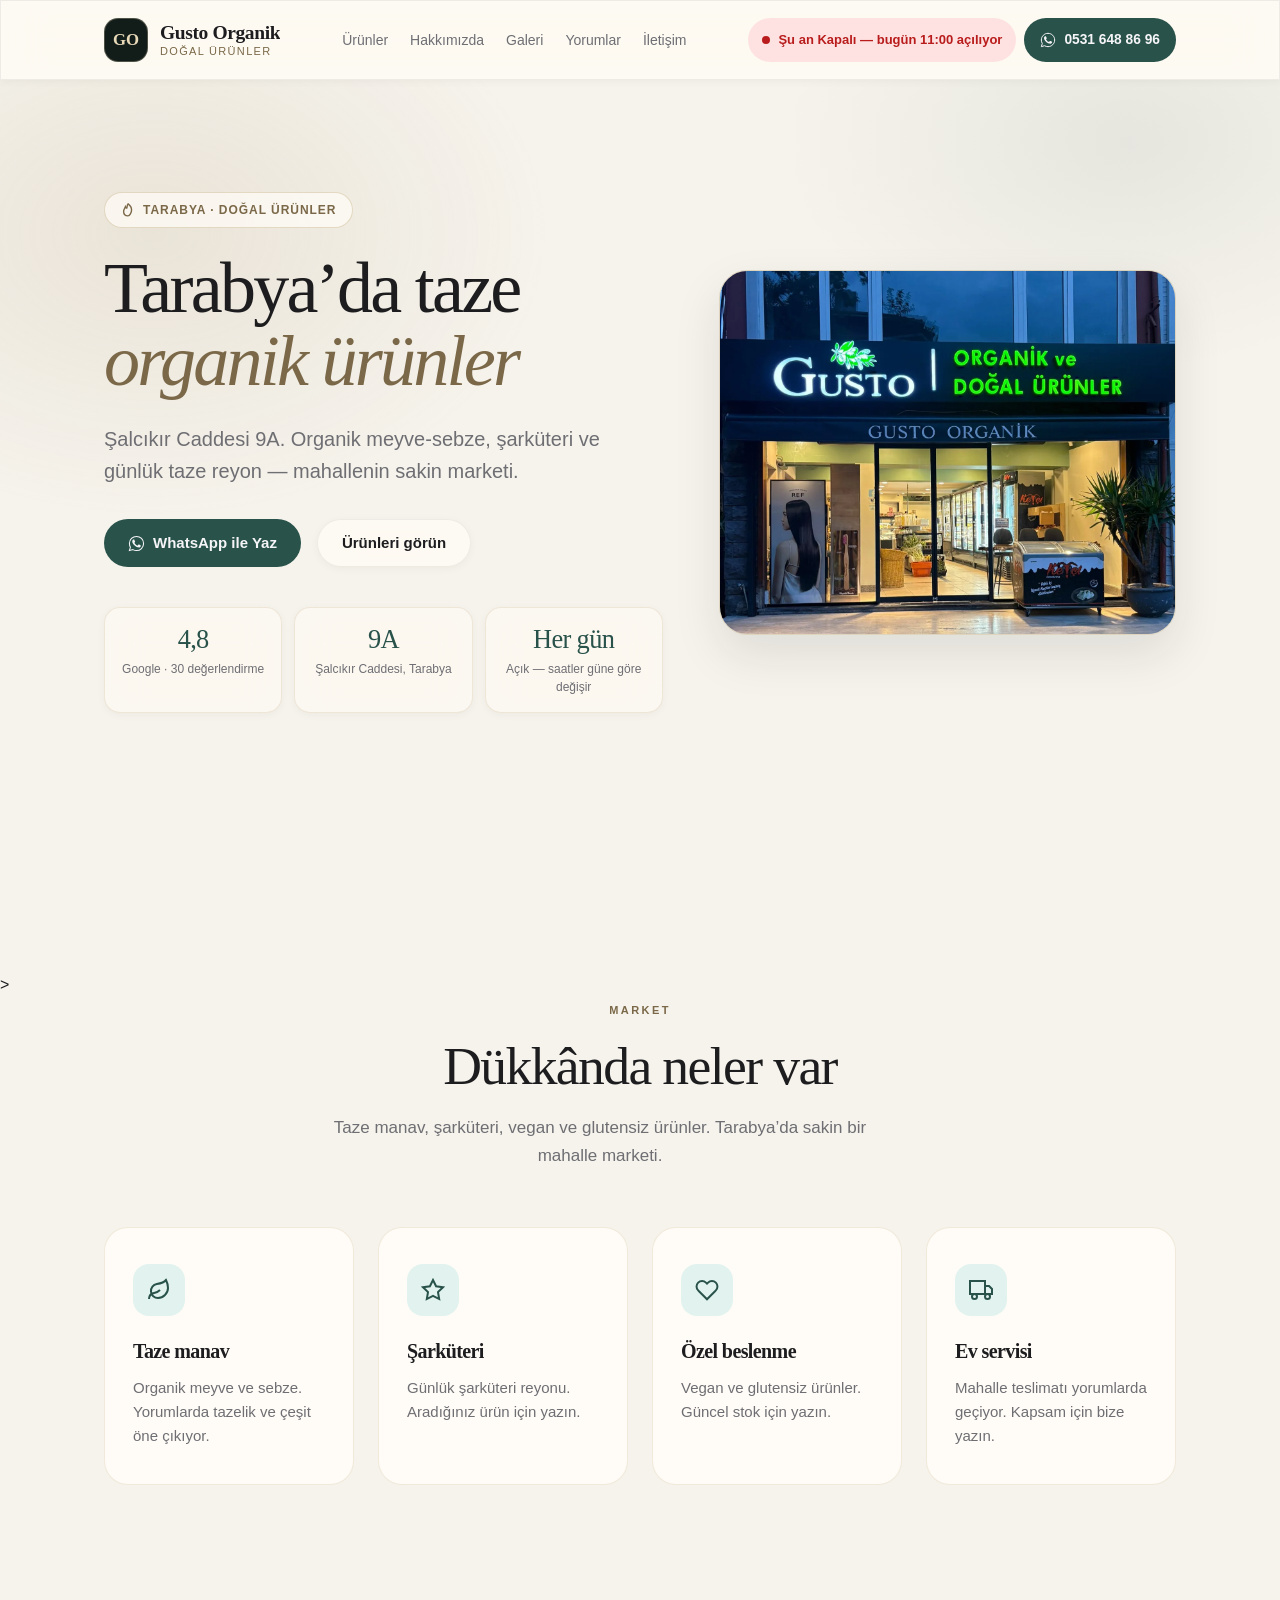
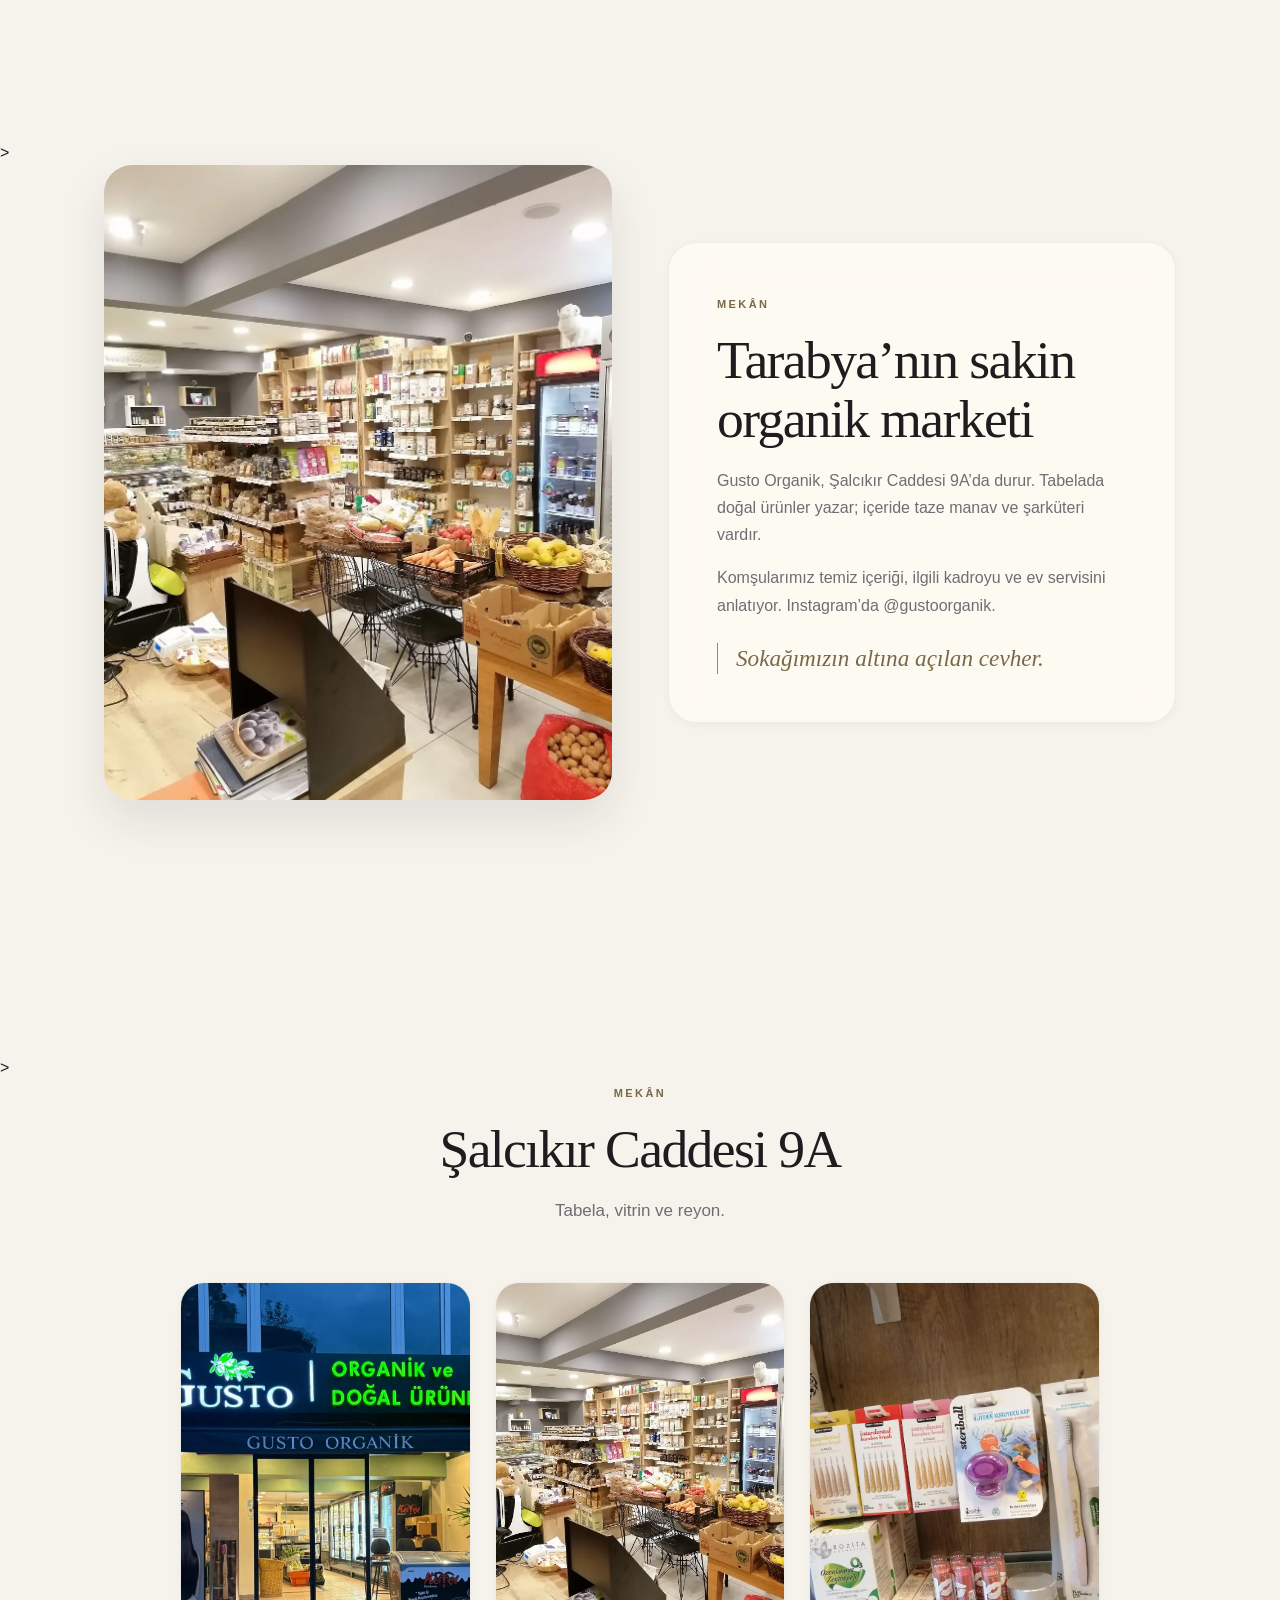
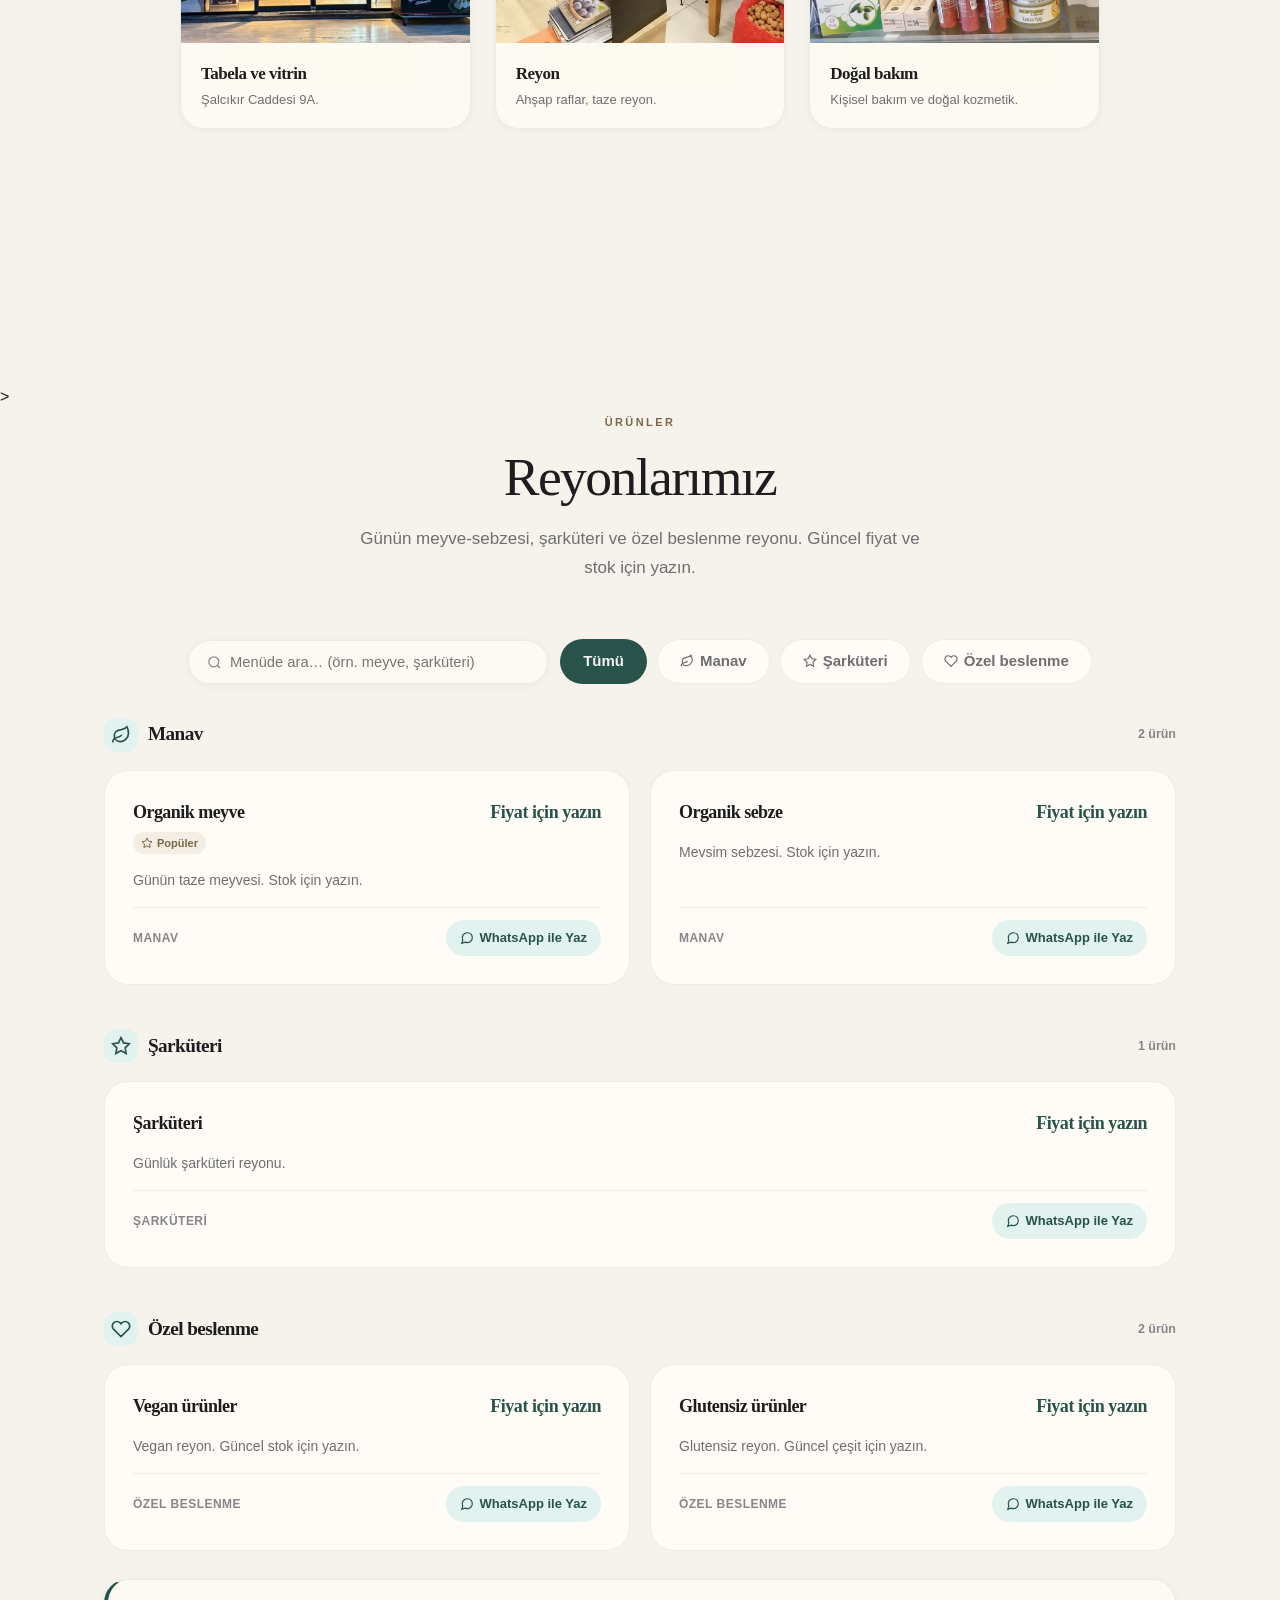
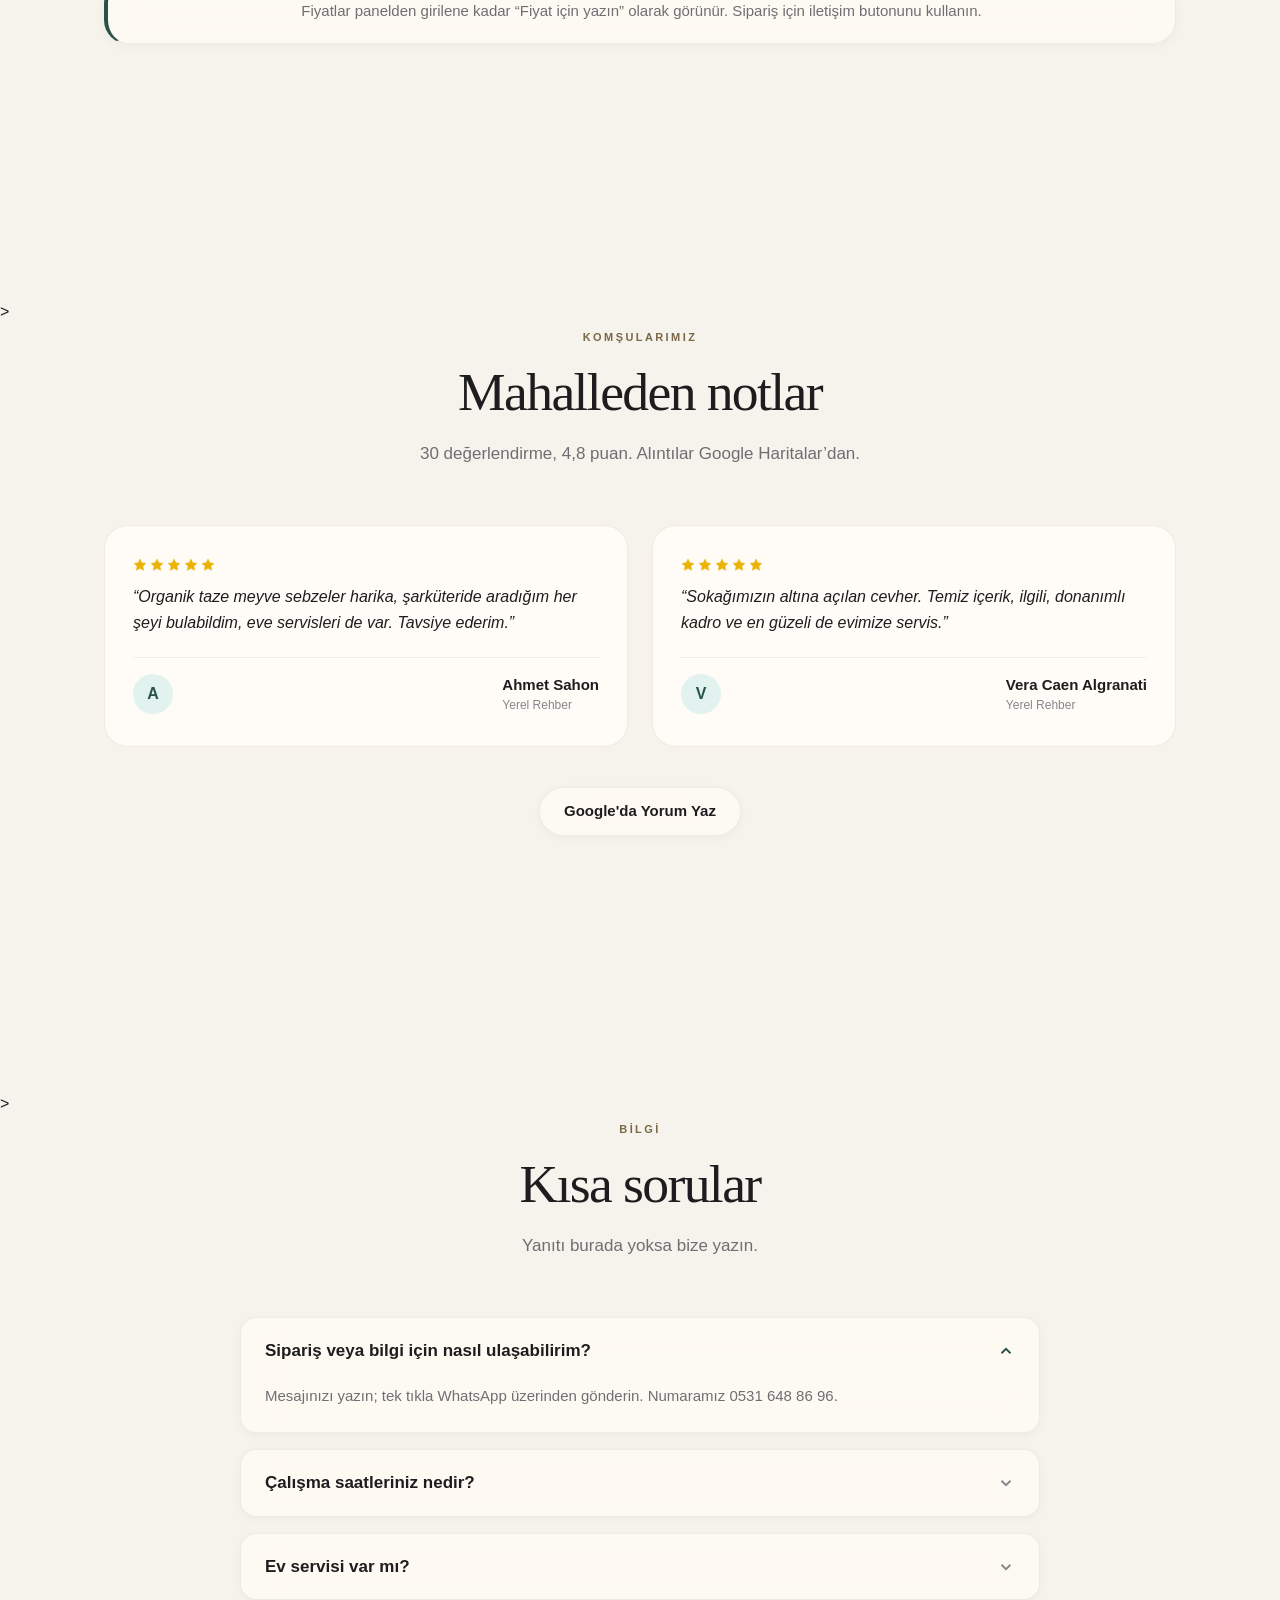
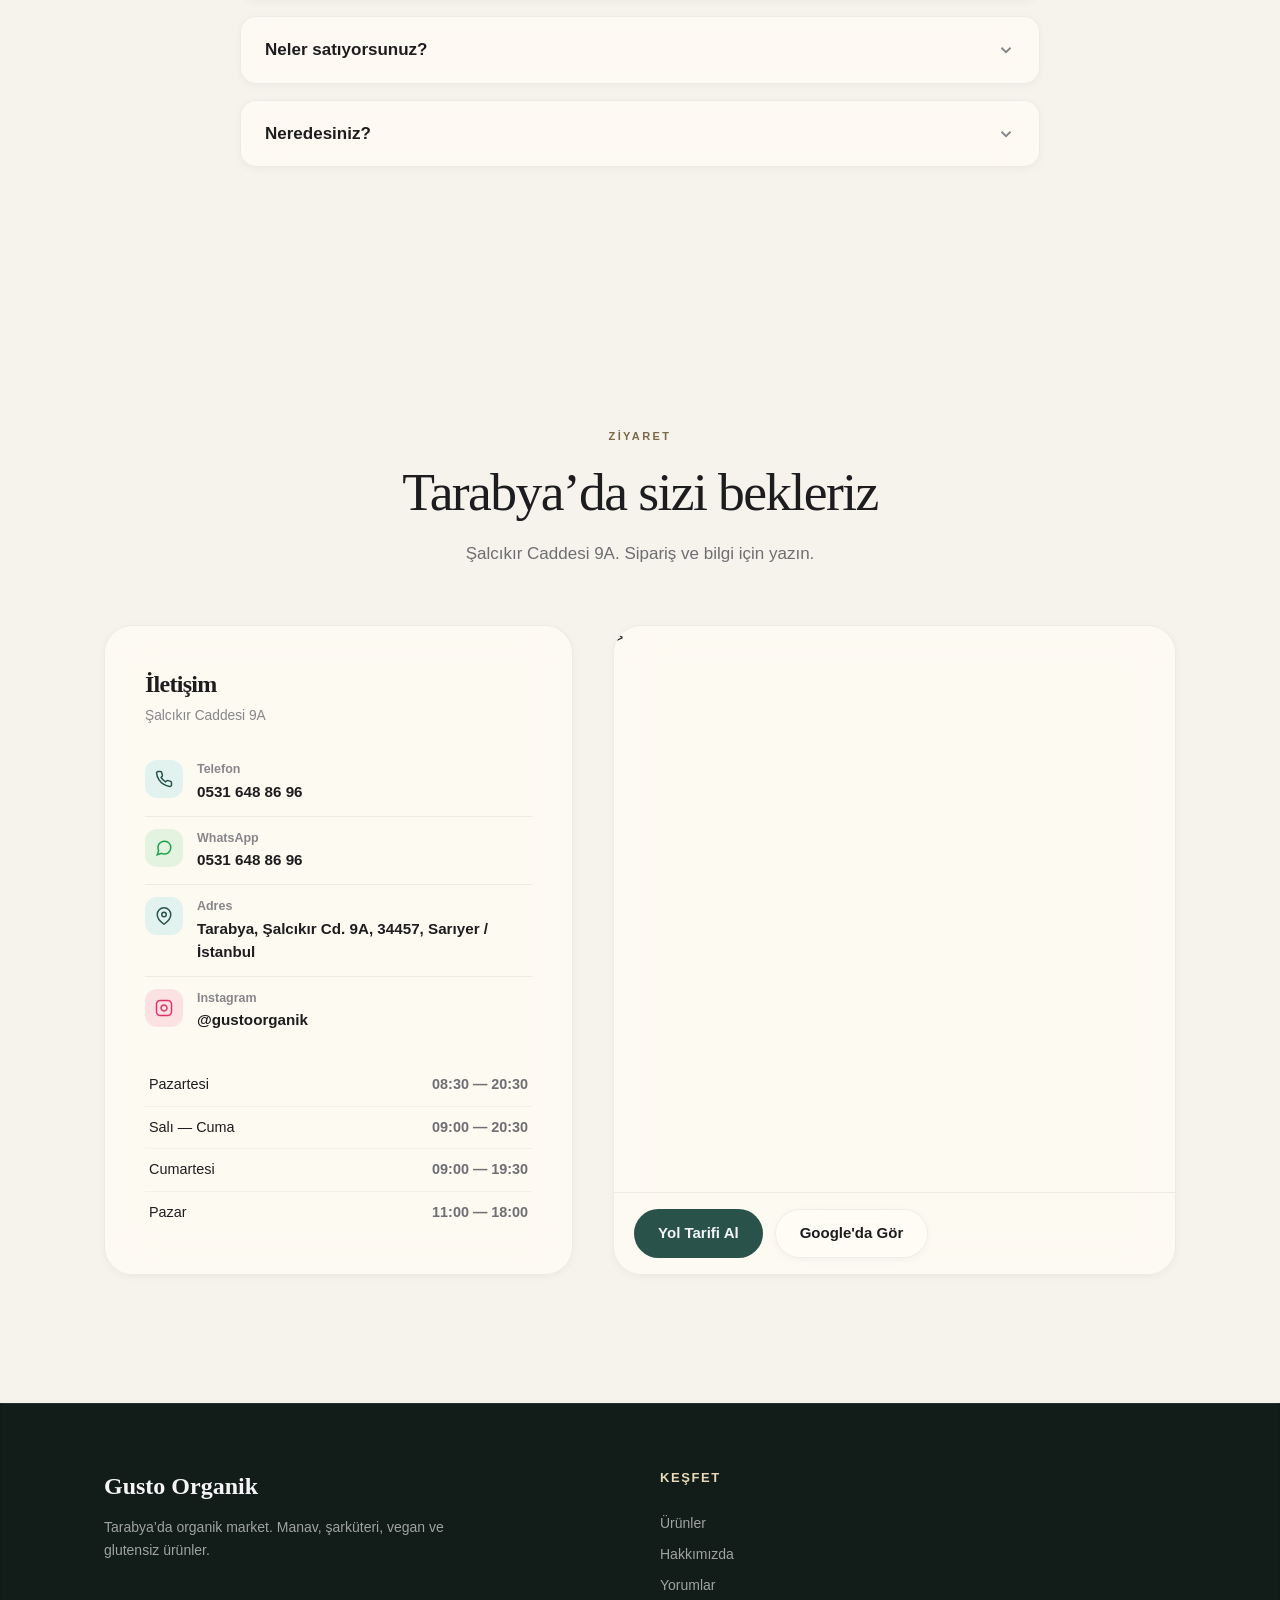
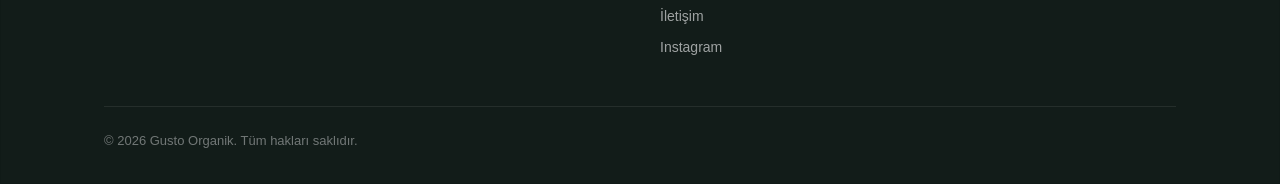
==== index.html @ f6cac215 "Publish Gusto on GitHub Pages so the site opens in Turkey without pages.dev. Plain grocery copy repl" ====
<!DOCTYPE html>
<html lang="tr" data-hb-version="2026-09-17T00:45:00.000Z">
<head>
<meta charset="UTF-8">
<meta name="viewport" content="width=device-width, initial-scale=1.0, viewport-fit=cover">
<script>
(function () {
  if (!/\.github\.io$/i.test(location.hostname)) return;
  var b = document.createElement('base');
  b.href = '/gusto-organik/';
  document.head.appendChild(b);
})();
</script>
<!--BUILD:title--><title>Gusto Organik | Tarabya — Doğal Ürünler</title><!--/BUILD:title-->
<!--BUILD:metaDescription--><meta name="description" content="Tarabya Şalcıkır Cd. 9A. Organik meyve-sebze, şarküteri ve doğal ürünler. 4,8 Google puanı."><!--/BUILD:metaDescription-->
<!--BUILD:canonical--><link rel="canonical" href="https://basaranbaran.github.io/gusto-organik/"><!--/BUILD:canonical-->
<meta name="robots" content="noindex, nofollow">
<meta name="theme-color" content="#121C19">

<!--BUILD:ogTags-->
<meta property="og:type" content="website">
<meta property="og:site_name" content="Gusto Organik">
<meta property="og:title" content="Gusto Organik — Tarabya">
<meta property="og:description" content="Şalcıkır Caddesi 9A, Tarabya. Organik meyve-sebze ve şarküteri. 0531 648 86 96.">
<meta property="og:image" content="https://basaranbaran.github.io/gusto-organik/images/hero-kapak.webp">
<meta property="og:url" content="https://basaranbaran.github.io/gusto-organik/">
<meta property="og:locale" content="tr_TR">
<meta name="twitter:card" content="summary_large_image">
<meta name="twitter:title" content="Gusto Organik — Tarabya">
<meta name="twitter:description" content="Şalcıkır Caddesi 9A, Tarabya. Organik meyve-sebze ve şarküteri. 0531 648 86 96.">
<meta name="twitter:image" content="https://basaranbaran.github.io/gusto-organik/images/hero-kapak.webp">
<!--/BUILD:ogTags-->

<link rel="icon" type="image/svg+xml" href="images/favicon.svg">
<link rel="apple-touch-icon" href="images/favicon.svg">
<!--BUILD:themeVars--><style id="themeVars">:root{--accent:hsl(168 34% 24%);--accent-deep:hsl(168 34% 14%);--accent-hover:hsl(168 34% 22%);--accent-soft:hsl(168 40% 92%);--accent-glow:hsla(168,34%,24%,0.22);}</style><!--/BUILD:themeVars-->
<link rel="stylesheet" href="css/style.css">
<!--BUILD:jsonLd-->
<script type="application/ld+json">
{
  "@context": "https://schema.org",
  "@graph": [
    {
      "@type": [
        "GroceryStore"
      ],
      "@id": "https://basaranbaran.github.io/gusto-organik/#store",
      "name": "Gusto Organik",
      "alternateName": [
        "gustoorganik",
        "Gusto Organik"
      ],
      "description": "Tarabya Şalcıkır Cd. 9A. Organik meyve-sebze, şarküteri ve doğal ürünler. 4,8 Google puanı.",
      "image": [
        "https://basaranbaran.github.io/gusto-organik/images/hero-kapak.webp"
      ],
      "telephone": "+905316488696",
      "url": "https://basaranbaran.github.io/gusto-organik",
      "priceRange": "₺",
      "currenciesAccepted": "TRY",
      "paymentAccepted": "Cash, Credit Card",
      "address": {
        "@type": "PostalAddress",
        "streetAddress": "Tarabya, Şalcıkır Cd. 9A, 34457",
        "addressLocality": "Sarıyer",
        "addressRegion": "İstanbul",
        "postalCode": "34457",
        "addressCountry": "TR"
      },
      "geo": {
        "@type": "GeoCoordinates",
        "latitude": 41.1381258,
        "longitude": 29.0524474
      },
      "hasMap": "https://share.google/ybEyERWvXu7t6y0h0",
      "sameAs": [
        "https://www.instagram.com/gustoorganik/",
        "https://share.google/ybEyERWvXu7t6y0h0"
      ],
      "areaServed": [
        {
          "@type": "Place",
          "name": "Tarabya"
        },
        {
          "@type": "Place",
          "name": "Sarıyer"
        },
        {
          "@type": "Place",
          "name": "İstanbul"
        }
      ],
      "knowsAbout": [
        "Organik Gıda",
        "Organik Market",
        "Meyve Sebze",
        "Şarküteri",
        "Tarabya"
      ],
      "openingHoursSpecification": [
        {
          "@type": "OpeningHoursSpecification",
          "dayOfWeek": [
            "Monday"
          ],
          "opens": "08:30",
          "closes": "20:30"
        },
        {
          "@type": "OpeningHoursSpecification",
          "dayOfWeek": [
            "Tuesday",
            "Wednesday",
            "Thursday",
            "Friday"
          ],
          "opens": "09:00",
          "closes": "20:30"
        },
        {
          "@type": "OpeningHoursSpecification",
          "dayOfWeek": [
            "Saturday"
          ],
          "opens": "09:00",
          "closes": "19:30"
        },
        {
          "@type": "OpeningHoursSpecification",
          "dayOfWeek": [
            "Sunday"
          ],
          "opens": "11:00",
          "closes": "18:00"
        }
      ],
      "aggregateRating": {
        "@type": "AggregateRating",
        "ratingValue": "4.8",
        "reviewCount": "30",
        "bestRating": "5",
        "worstRating": "1"
      },
      "review": [
        {
          "@type": "Review",
          "author": {
            "@type": "Person",
            "name": "Ahmet Sahon"
          },
          "reviewRating": {
            "@type": "Rating",
            "ratingValue": "5",
            "bestRating": "5"
          },
          "reviewBody": "Organik taze meyve sebzeler harika, şarküteride aradığım her şeyi bulabildim, eve servisleri de var. Tavsiye ederim."
        },
        {
          "@type": "Review",
          "author": {
            "@type": "Person",
            "name": "Vera Caen Algranati"
          },
          "reviewRating": {
            "@type": "Rating",
            "ratingValue": "5",
            "bestRating": "5"
          },
          "reviewBody": "Sokağımızın altına açılan cevher. Temiz içerik, ilgili, donanımlı kadro ve en güzeli de evimize servis."
        }
      ]
    },
    {
      "@type": "FAQPage",
      "@id": "https://basaranbaran.github.io/gusto-organik/#faq",
      "mainEntity": [
        {
          "@type": "Question",
          "name": "Sipariş veya bilgi için nasıl ulaşabilirim?",
          "acceptedAnswer": {
            "@type": "Answer",
            "text": "Mesajınızı yazın; tek tıkla WhatsApp üzerinden gönderin. Numaramız 0531 648 86 96."
          }
        },
        {
          "@type": "Question",
          "name": "Çalışma saatleriniz nedir?",
          "acceptedAnswer": {
            "@type": "Answer",
            "text": "Pazartesi 08:30–20:30, salı–cuma 09:00–20:30, cumartesi 09:00–19:30, pazar 11:00–18:00."
          }
        },
        {
          "@type": "Question",
          "name": "Ev servisi var mı?",
          "acceptedAnswer": {
            "@type": "Answer",
            "text": "Mahalle teslimatı yorumlarda geçiyor. Güncel kapsam için yazın."
          }
        },
        {
          "@type": "Question",
          "name": "Neler satıyorsunuz?",
          "acceptedAnswer": {
            "@type": "Answer",
            "text": "Organik meyve-sebze, şarküteri, vegan ve glutensiz ürünler. Güncel reyon için yazın."
          }
        },
        {
          "@type": "Question",
          "name": "Neredesiniz?",
          "acceptedAnswer": {
            "@type": "Answer",
            "text": "Tarabya, Şalcıkır Cd. 9A, 34457 Sarıyer / İstanbul."
          }
        }
      ]
    }
  ]
}
</script>
<!--/BUILD:jsonLd-->
</head>
<body>

<!-- ==========================================================================
     Üst Bar
     ========================================================================== -->
<header class="site-header surface-glass">
  <div class="container header-inner">
    <a href="#top" class="brand-lockup" aria-label="Gusto Organik anasayfa">
      <span class="brand-logo-badge"><!--BUILD:brandSymbol-->GO<!--/BUILD:brandSymbol--></span>
      <span class="brand-text">
        <span class="brand-name"><!--BUILD:brandName-->Gusto Organik<!--/BUILD:brandName--></span>
        <span class="brand-sub"><!--BUILD:brandSub-->Doğal Ürünler<!--/BUILD:brandSub--></span>
      </span>
    </a>

    <nav class="nav-links-desktop" aria-label="Ana menü">
      <a href="#menu" class="nav-link">Ürünler</a>
      <a href="#hakkimizda" class="nav-link">Hakkımızda</a>
      <a href="#galeri" class="nav-link">Galeri</a>
      <a href="#yorumlar" class="nav-link">Yorumlar</a>
      <a href="#iletisim" class="nav-link">İletişim</a>
    </nav>

    <div class="header-actions">
      <div class="live-status-pill is-open" id="liveStatusPill">
        <span class="pulse-dot"></span>
        <span class="status-label-full" id="liveStatusLabelFull"><!--BUILD:liveStatusFull-->Şu an Kapalı — bugün 09:00 açılıyor<!--/BUILD:liveStatusFull--></span>
        <span class="status-label-short" id="liveStatusLabelShort"><!--BUILD:liveStatusShort-->Kapalı<!--/BUILD:liveStatusShort--></span>
      </div>
<!--BUILD:navCallBtn-->
<a class="nav-call-btn" href="https://wa.me/905316488696?text=Merhaba%2C%20Gusto%20Organik&#039;ten%20bilgi%20%2F%20sipari%C5%9F%20vermek%20istiyorum." target="_blank" rel="noopener noreferrer">
  <svg width="16" height="16" viewBox="0 0 24 24" fill="currentColor" aria-hidden="true"><path d="M17.472 14.382c-.297-.149-1.758-.867-2.03-.967-.273-.099-.471-.148-.67.15-.197.297-.767.966-.94 1.164-.173.199-.347.223-.644.075-.297-.15-1.255-.463-2.39-1.475-.883-.788-1.48-1.761-1.653-2.059-.173-.297-.018-.458.13-.606.134-.133.298-.347.446-.52.149-.174.198-.298.298-.497.099-.198.05-.371-.025-.52-.075-.149-.669-1.612-.916-2.207-.242-.579-.487-.5-.669-.51-.173-.008-.371-.01-.57-.01-.198 0-.52.074-.792.372-.272.297-1.04 1.016-1.04 2.479 0 1.462 1.065 2.875 1.213 3.074.149.198 2.096 3.2 5.077 4.487.709.306 1.262.489 1.694.625.712.227 1.36.195 1.871.118.571-.085 1.758-.719 2.006-1.413.248-.694.248-1.289.173-1.413-.074-.124-.272-.198-.57-.347z"></path><path d="M12 2C6.477 2 2 6.477 2 12c0 1.89.525 3.66 1.438 5.168L2 22l4.957-1.401A9.955 9.955 0 0 0 12 22c5.523 0 10-4.477 10-10S17.523 2 12 2z" fill="none" stroke="currentColor" stroke-width="1.5"></path></svg>
  <span class="call-text">0531 648 86 96</span>
</a>
<!--/BUILD:navCallBtn-->
      <button type="button" class="mobile-menu-btn surface-glass" id="mobileMenuToggle" aria-label="Menüyü aç" aria-expanded="false">
        <svg class="icon-menu" width="22" height="22" viewBox="0 0 24 24" fill="none" stroke="currentColor" stroke-width="2" aria-hidden="true"><line x1="3" y1="12" x2="21" y2="12"></line><line x1="3" y1="6" x2="21" y2="6"></line><line x1="3" y1="18" x2="21" y2="18"></line></svg>
        <svg class="icon-close" width="22" height="22" viewBox="0 0 24 24" fill="none" stroke="currentColor" stroke-width="2" aria-hidden="true"><line x1="18" y1="6" x2="6" y2="18"></line><line x1="6" y1="6" x2="18" y2="18"></line></svg>
      </button>
    </div>
  </div>
</header>

<div class="mobile-drawer" id="mobileDrawer" aria-hidden="true">
  <div class="mobile-drawer-content">
    <a href="#menu" class="nav-link">Ürünler</a>
    <a href="#hakkimizda" class="nav-link">Hakkımızda</a>
    <a href="#galeri" class="nav-link">Galeri</a>
    <a href="#yorumlar" class="nav-link">Yorumlar</a>
    <a href="#iletisim" class="nav-link">İletişim</a>
<!--BUILD:drawerCallBtn-->
<a href="https://wa.me/905316488696?text=Merhaba%2C%20Gusto%20Organik&#039;ten%20bilgi%20%2F%20sipari%C5%9F%20vermek%20istiyorum." class="btn btn-primary drawer-cta" target="_blank" rel="noopener noreferrer">
  <svg width="17" height="17" viewBox="0 0 24 24" fill="currentColor" aria-hidden="true"><path d="M17.472 14.382c-.297-.149-1.758-.867-2.03-.967-.273-.099-.471-.148-.67.15-.197.297-.767.966-.94 1.164-.173.199-.347.223-.644.075-.297-.15-1.255-.463-2.39-1.475-.883-.788-1.48-1.761-1.653-2.059-.173-.297-.018-.458.13-.606.134-.133.298-.347.446-.52.149-.174.198-.298.298-.497.099-.198.05-.371-.025-.52-.075-.149-.669-1.612-.916-2.207-.242-.579-.487-.5-.669-.51-.173-.008-.371-.01-.57-.01-.198 0-.52.074-.792.372-.272.297-1.04 1.016-1.04 2.479 0 1.462 1.065 2.875 1.213 3.074.149.198 2.096 3.2 5.077 4.487.709.306 1.262.489 1.694.625.712.227 1.36.195 1.871.118.571-.085 1.758-.719 2.006-1.413.248-.694.248-1.289.173-1.413-.074-.124-.272-.198-.57-.347z"></path><path d="M12 2C6.477 2 2 6.477 2 12c0 1.89.525 3.66 1.438 5.168L2 22l4.957-1.401A9.955 9.955 0 0 0 12 22c5.523 0 10-4.477 10-10S17.523 2 12 2z" fill="none" stroke="currentColor" stroke-width="1.5"></path></svg>
  WhatsApp ile Yaz
</a>
<!--/BUILD:drawerCallBtn-->
  </div>
</div>

<main id="top">

<!-- ==========================================================================
     Hero
     ========================================================================== -->
<section class="hero-section">
  <div class="hero-aurora" aria-hidden="true"></div>
  <div class="hero-grid-beam" aria-hidden="true"></div>
  <div class="container hero-grid">
    <div class="hero-copy">
      <span class="hero-badge">
        <svg width="14" height="14" viewBox="0 0 24 24" fill="none" stroke="currentColor" stroke-width="2.4" aria-hidden="true"><path d="M12 22c-4.4 0-7.5-3.2-7.5-7.4 0-3.6 2-5.7 3-8.1.5 1.6 1.6 2.6 2.6 2 .5-3 .5-5.5 2-7 3 2 6 6.4 6 10.6 0 4.6-3.2 9.9-6.1 9.9z"></path></svg>
        <!--BUILD:heroBadge-->Tarabya · Doğal Ürünler<!--/BUILD:heroBadge-->
      </span>
      <h1 class="hero-title">
        <span class="title-reveal"><!--BUILD:heroTitleLine1-->Tarabya’da taze<!--/BUILD:heroTitleLine1--></span>
        <span class="accent title-reveal delay-1"><!--BUILD:heroTitleAccent-->organik ürünler<!--/BUILD:heroTitleAccent--></span>
      </h1>
      <p class="hero-subtitle title-reveal delay-2"><!--BUILD:heroSubtitle-->Şalcıkır Caddesi 9A. Organik meyve-sebze, şarküteri ve günlük taze reyon — mahallenin sakin marketi.<!--/BUILD:heroSubtitle--></p>

      <div class="hero-actions title-reveal delay-3">
<!--BUILD:heroCallBtn-->
<a href="https://wa.me/905316488696?text=Merhaba%2C%20Gusto%20Organik&#039;ten%20bilgi%20%2F%20sipari%C5%9F%20vermek%20istiyorum." class="btn btn-primary" target="_blank" rel="noopener noreferrer">
  <svg width="17" height="17" viewBox="0 0 24 24" fill="currentColor" aria-hidden="true"><path d="M17.472 14.382c-.297-.149-1.758-.867-2.03-.967-.273-.099-.471-.148-.67.15-.197.297-.767.966-.94 1.164-.173.199-.347.223-.644.075-.297-.15-1.255-.463-2.39-1.475-.883-.788-1.48-1.761-1.653-2.059-.173-.297-.018-.458.13-.606.134-.133.298-.347.446-.52.149-.174.198-.298.298-.497.099-.198.05-.371-.025-.52-.075-.149-.669-1.612-.916-2.207-.242-.579-.487-.5-.669-.51-.173-.008-.371-.01-.57-.01-.198 0-.52.074-.792.372-.272.297-1.04 1.016-1.04 2.479 0 1.462 1.065 2.875 1.213 3.074.149.198 2.096 3.2 5.077 4.487.709.306 1.262.489 1.694.625.712.227 1.36.195 1.871.118.571-.085 1.758-.719 2.006-1.413.248-.694.248-1.289.173-1.413-.074-.124-.272-.198-.57-.347z"></path><path d="M12 2C6.477 2 2 6.477 2 12c0 1.89.525 3.66 1.438 5.168L2 22l4.957-1.401A9.955 9.955 0 0 0 12 22c5.523 0 10-4.477 10-10S17.523 2 12 2z" fill="none" stroke="currentColor" stroke-width="1.5"></path></svg>
  WhatsApp ile Yaz
</a>
<!--/BUILD:heroCallBtn-->
        <a href="#menu" class="btn btn-secondary surface-glass">Ürünleri görün</a>
      </div>

      <div class="hero-trust-grid title-reveal delay-4">
<!--BUILD:heroTrust-->
  <div class="trust-stat-card surface-glass">
    <span class="trust-stat-num font-display">4,8</span>
    <span class="trust-stat-label">Google · 30 değerlendirme</span>
  </div>
  <div class="trust-stat-card surface-glass">
    <span class="trust-stat-num font-display">9A</span>
    <span class="trust-stat-label">Şalcıkır Caddesi, Tarabya</span>
  </div>
  <div class="trust-stat-card surface-glass">
    <span class="trust-stat-num font-display">Her gün</span>
    <span class="trust-stat-label">Açık — saatler güne göre değişir</span>
  </div>
<!--/BUILD:heroTrust-->
      </div>
    </div>

    <div class="hero-media-wrapper">
      <div class="hero-image-frame">
<!--BUILD:heroImage--><img src="images/hero-kapak.webp" alt="Gusto Organik Tarabya dış cephe tabelası ve vitrin" width="1517" height="1132" style="object-position: 50% 42%;" decoding="async" fetchpriority="high" loading="eager"><!--/BUILD:heroImage-->
        <div class="hero-floating-card surface-glass">
          <div class="floating-card-icon">
            <svg width="22" height="22" viewBox="0 0 24 24" fill="none" stroke="currentColor" stroke-width="2" aria-hidden="true"><path d="M21 10c0 7-9 13-9 13s-9-6-9-13a9 9 0 0 1 18 0z"></path><circle cx="12" cy="10" r="3"></circle></svg>
          </div>
          <div class="floating-card-text"><!--BUILD:heroFloat-->
          <strong>Tarabya, Şalcıkır Caddesi</strong><br>
                      <span>Tarabya, Sarıyer</span>
          <!--/BUILD:heroFloat--></div>
        </div>
      </div>
    </div>
  </div>
</section>

<!-- ==========================================================================
     Özellikler
     ========================================================================== -->
<section class="section features-section" id="ozellikler"<!--BUILD:attrFeatures--><!--/BUILD:attrFeatures-->>
  <div class="container">
    <div class="section-header">
      <span class="section-eyebrow"><!--BUILD:featuresEyebrow-->Market<!--/BUILD:featuresEyebrow--></span>
      <h2 class="section-title"><!--BUILD:featuresTitle-->Dükkânda neler var<!--/BUILD:featuresTitle--></h2>
      <p class="section-lead"><!--BUILD:featuresLead-->Taze manav, şarküteri, vegan ve glutensiz ürünler. Tarabya’da sakin bir mahalle marketi.<!--/BUILD:featuresLead--></p>
    </div>
    <div class="features-grid">
<!--BUILD:features-->
  <div class="feature-card surface-glass">
    <div class="feature-icon-wrapper"><svg width="24" height="24" viewBox="0 0 24 24" fill="none" stroke="currentColor" stroke-width="2" aria-hidden="true"><path d="M11 20A7 7 0 0 1 9.8 6.1C15.5 5 17 4.48 19 2c1 2 2 4.18 2 8 0 5.5-4.78 10-10 10Z"></path><path d="M2 21c0-3 1.85-5.36 5.08-6C9.5 14.52 12 13 13 12"></path></svg></div>
    <h3 class="feature-card-title">Taze manav</h3>
    <p class="feature-card-desc">Organik meyve ve sebze. Yorumlarda tazelik ve çeşit öne çıkıyor.</p>
  </div>

  <div class="feature-card surface-glass">
    <div class="feature-icon-wrapper"><svg width="24" height="24" viewBox="0 0 24 24" fill="none" stroke="currentColor" stroke-width="2" aria-hidden="true"><path d="M12 2l3.09 6.26L22 9.27l-5 4.87 1.18 6.88L12 17.77l-6.18 3.25L7 14.14 2 9.27l6.91-1.01L12 2z"></path></svg></div>
    <h3 class="feature-card-title">Şarküteri</h3>
    <p class="feature-card-desc">Günlük şarküteri reyonu. Aradığınız ürün için yazın.</p>
  </div>

  <div class="feature-card surface-glass">
    <div class="feature-icon-wrapper"><svg width="24" height="24" viewBox="0 0 24 24" fill="none" stroke="currentColor" stroke-width="2" aria-hidden="true"><path d="M20.84 4.61a5.5 5.5 0 0 0-7.78 0L12 5.67l-1.06-1.06a5.5 5.5 0 0 0-7.78 7.78l1.06 1.06L12 21.23l7.78-7.78 1.06-1.06a5.5 5.5 0 0 0 0-7.78z"></path></svg></div>
    <h3 class="feature-card-title">Özel beslenme</h3>
    <p class="feature-card-desc">Vegan ve glutensiz ürünler. Güncel stok için yazın.</p>
  </div>

  <div class="feature-card surface-glass">
    <div class="feature-icon-wrapper"><svg width="24" height="24" viewBox="0 0 24 24" fill="none" stroke="currentColor" stroke-width="2" aria-hidden="true"><rect x="1" y="3" width="15" height="13"></rect><polygon points="16 8 20 8 23 11 23 16 16 16 16 8"></polygon><circle cx="5.5" cy="18.5" r="2.5"></circle><circle cx="18.5" cy="18.5" r="2.5"></circle></svg></div>
    <h3 class="feature-card-title">Ev servisi</h3>
    <p class="feature-card-desc">Mahalle teslimatı yorumlarda geçiyor. Kapsam için bize yazın.</p>
  </div>
<!--/BUILD:features-->
    </div>
  </div>
</section>

<!-- ==========================================================================
     Hakkımızda
     ========================================================================== -->
<section class="section about-section" id="hakkimizda"<!--BUILD:attrAbout--><!--/BUILD:attrAbout-->>
  <div class="container about-grid">
    <div class="about-image-frame">
<!--BUILD:aboutImage--><img src="images/urun-1.webp" alt="Gusto Organik iç mekân reyonları" width="1024" height="1365" style="object-position: 50% 40%;" decoding="async" loading="lazy"><!--/BUILD:aboutImage-->
    </div>
    <div class="about-content surface-glass">
      <span class="section-eyebrow"><!--BUILD:aboutEyebrow-->Mekân<!--/BUILD:aboutEyebrow--></span>
      <h2 class="section-title"><!--BUILD:aboutTitle-->Tarabya’nın sakin organik marketi<!--/BUILD:aboutTitle--></h2>
      <div class="about-paragraphs">
<!--BUILD:aboutParagraphs-->
  <p class="about-paragraph">Gusto Organik, Şalcıkır Caddesi 9A’da durur. Tabelada doğal ürünler yazar; içeride taze manav ve şarküteri vardır.</p>
  <p class="about-paragraph">Komşularımız temiz içeriği, ilgili kadroyu ve ev servisini anlatıyor. Instagram’da @gustoorganik.</p>
<!--/BUILD:aboutParagraphs-->
      </div>
      <blockquote class="about-quote"><!--BUILD:aboutQuote-->Sokağımızın altına açılan cevher.<!--/BUILD:aboutQuote--></blockquote>
    </div>
  </div>
</section>

<!-- ==========================================================================
     Galeri
     ========================================================================== -->
<section class="section" id="galeri"<!--BUILD:attrGallery--><!--/BUILD:attrGallery-->>
  <div class="container">
    <div class="section-header centered">
      <span class="section-eyebrow"><!--BUILD:galleryEyebrow-->Mekân<!--/BUILD:galleryEyebrow--></span>
      <h2 class="section-title"><!--BUILD:galleryTitle-->Şalcıkır Caddesi 9A<!--/BUILD:galleryTitle--></h2>
      <p class="section-lead"><!--BUILD:galleryLead-->Tabela, vitrin ve reyon.<!--/BUILD:galleryLead--></p>
    </div>
    <div class="gallery-grid">
<!--BUILD:gallery-->
  <figure class="gallery-card surface-glass">
    <img class="gallery-img" src="images/hero-kapak.webp" alt="Gusto Organik dış cephe" loading="lazy" decoding="async" width="1517" height="1132" style="object-position: 50% 46%;">
    <figcaption class="gallery-caption">
      <h4 class="gallery-item-title">Tabela ve vitrin</h4>
      <p class="gallery-item-desc">Şalcıkır Caddesi 9A.</p>
    </figcaption>
  </figure>

  <figure class="gallery-card surface-glass">
    <img class="gallery-img" src="images/urun-1.webp" alt="Gusto Organik iç mekân reyonları" loading="lazy" decoding="async" width="1024" height="1365" style="object-position: 50% 40%;">
    <figcaption class="gallery-caption">
      <h4 class="gallery-item-title">Reyon</h4>
      <p class="gallery-item-desc">Ahşap raflar, taze reyon.</p>
    </figcaption>
  </figure>

  <figure class="gallery-card surface-glass">
    <img class="gallery-img" src="images/mekan-1.webp" alt="Gusto Organik doğal bakım reyonu" loading="lazy" decoding="async" width="1600" height="972" style="object-position: 48% 42%;">
    <figcaption class="gallery-caption">
      <h4 class="gallery-item-title">Doğal bakım</h4>
      <p class="gallery-item-desc">Kişisel bakım ve doğal kozmetik.</p>
    </figcaption>
  </figure>
<!--/BUILD:gallery-->
    </div>
  </div>
</section>

<!-- ==========================================================================
     Menü
     ========================================================================== -->
<section class="section" id="menu"<!--BUILD:attrMenu--><!--/BUILD:attrMenu-->>
  <div class="container">
    <div class="section-header centered">
      <span class="section-eyebrow"><!--BUILD:menuEyebrow-->Ürünler<!--/BUILD:menuEyebrow--></span>
      <h2 class="section-title"><!--BUILD:menuTitle-->Reyonlarımız<!--/BUILD:menuTitle--></h2>
      <p class="section-lead"><!--BUILD:menuLead-->Günün meyve-sebzesi, şarküteri ve özel beslenme reyonu. Güncel fiyat ve stok için yazın.<!--/BUILD:menuLead--></p>
    </div>

    <div class="menu-toolbar">
      <div class="menu-search-box surface-glass">
        <svg width="16" height="16" viewBox="0 0 24 24" fill="none" stroke="currentColor" stroke-width="2" aria-hidden="true"><circle cx="11" cy="11" r="8"></circle><line x1="21" y1="21" x2="16.65" y2="16.65"></line></svg>
        <input type="text" id="menuSearchInput" placeholder="Menüde ara… (örn. meyve, şarküteri)" aria-label="Menüde ara">
      </div>
      <div class="menu-filter-tabs" id="menuFilterTabs" role="tablist" aria-label="Menü kategorileri">
<!--BUILD:menuFilters-->
  <button type="button" class="filter-tab-btn menu-tab-btn is-active active" data-category="all" role="tab" aria-selected="true">Tümü</button>
  <button type="button" class="filter-tab-btn menu-tab-btn" data-category="manav" role="tab" aria-selected="false"><svg width="14" height="14" viewBox="0 0 24 24" fill="none" stroke="currentColor" stroke-width="2" aria-hidden="true"><path d="M11 20A7 7 0 0 1 9.8 6.1C15.5 5 17 4.48 19 2c1 2 2 4.18 2 8 0 5.5-4.78 10-10 10Z"></path><path d="M2 21c0-3 1.85-5.36 5.08-6C9.5 14.52 12 13 13 12"></path></svg> Manav</button>
  <button type="button" class="filter-tab-btn menu-tab-btn" data-category="sarkuteri" role="tab" aria-selected="false"><svg width="14" height="14" viewBox="0 0 24 24" fill="none" stroke="currentColor" stroke-width="2" aria-hidden="true"><path d="M12 2l3.09 6.26L22 9.27l-5 4.87 1.18 6.88L12 17.77l-6.18 3.25L7 14.14 2 9.27l6.91-1.01L12 2z"></path></svg> Şarküteri</button>
  <button type="button" class="filter-tab-btn menu-tab-btn" data-category="ozel" role="tab" aria-selected="false"><svg width="14" height="14" viewBox="0 0 24 24" fill="none" stroke="currentColor" stroke-width="2" aria-hidden="true"><path d="M20.84 4.61a5.5 5.5 0 0 0-7.78 0L12 5.67l-1.06-1.06a5.5 5.5 0 0 0-7.78 7.78l1.06 1.06L12 21.23l7.78-7.78 1.06-1.06a5.5 5.5 0 0 0 0-7.78z"></path></svg> Özel beslenme</button>
<!--/BUILD:menuFilters-->
      </div>
    </div>

    <div class="menu-categories-wrap" id="menuCategoriesWrap">
<!--BUILD:menuCategories-->
  <div class="menu-category-block" data-category="manav" id="menu-manav">
    <div class="menu-category-heading">
      <span class="menu-cat-icon"><svg width="20" height="20" viewBox="0 0 24 24" fill="none" stroke="currentColor" stroke-width="2" aria-hidden="true"><path d="M11 20A7 7 0 0 1 9.8 6.1C15.5 5 17 4.48 19 2c1 2 2 4.18 2 8 0 5.5-4.78 10-10 10Z"></path><path d="M2 21c0-3 1.85-5.36 5.08-6C9.5 14.52 12 13 13 12"></path></svg></span>
      <h3>Manav</h3>
      <span class="menu-cat-count">2 ürün</span>
    </div>
    <div class="menu-items-grid">
          <div class="menu-item-card surface-glass" data-keywords="organik meyve gunun taze meyvesi. stok icin yazin.">
            <div class="menu-item-header">
              <div class="menu-item-title-group">
                <h4 class="menu-item-title">Organik meyve</h4>
                <span class="popular-badge"><svg width="12" height="12" viewBox="0 0 24 24" fill="none" stroke="currentColor" stroke-width="2" aria-hidden="true"><path d="M12 2l3.09 6.26L22 9.27l-5 4.87 1.18 6.88L12 17.77l-6.18 3.25L7 14.14 2 9.27l6.91-1.01L12 2z"></path></svg> Popüler</span>
              </div>
              <span class="menu-item-price font-display">Fiyat için yazın</span>
            </div>
            <p class="menu-item-desc">Günün taze meyvesi. Stok için yazın.</p>
            <div class="menu-item-footer">
              <span class="menu-item-cat-label">Manav</span>
              <a href="https://wa.me/905316488696?text=Merhaba%2C%20Gusto%20Organik&#039;ten%20bilgi%20%2F%20sipari%C5%9F%20vermek%20istiyorum." class="menu-item-action-btn" target="_blank" rel="noopener noreferrer"><svg width="14" height="14" viewBox="0 0 24 24" fill="none" stroke="currentColor" stroke-width="2" aria-hidden="true"><path d="M21 11.5a8.38 8.38 0 0 1-.9 3.8 8.5 8.5 0 0 1-7.6 4.7 8.38 8.38 0 0 1-3.8-.9L3 21l1.9-5.7a8.38 8.38 0 0 1-.9-3.8 8.5 8.5 0 0 1 4.7-7.6 8.38 8.38 0 0 1 3.8-.9h.5a8.48 8.48 0 0 1 8 8v.5z"></path></svg> <span>WhatsApp ile Yaz</span></a>
            </div>
          </div>
          <div class="menu-item-card surface-glass" data-keywords="organik sebze mevsim sebzesi. stok icin yazin.">
            <div class="menu-item-header">
              <div class="menu-item-title-group">
                <h4 class="menu-item-title">Organik sebze</h4>
              </div>
              <span class="menu-item-price font-display">Fiyat için yazın</span>
            </div>
            <p class="menu-item-desc">Mevsim sebzesi. Stok için yazın.</p>
            <div class="menu-item-footer">
              <span class="menu-item-cat-label">Manav</span>
              <a href="https://wa.me/905316488696?text=Merhaba%2C%20Gusto%20Organik&#039;ten%20bilgi%20%2F%20sipari%C5%9F%20vermek%20istiyorum." class="menu-item-action-btn" target="_blank" rel="noopener noreferrer"><svg width="14" height="14" viewBox="0 0 24 24" fill="none" stroke="currentColor" stroke-width="2" aria-hidden="true"><path d="M21 11.5a8.38 8.38 0 0 1-.9 3.8 8.5 8.5 0 0 1-7.6 4.7 8.38 8.38 0 0 1-3.8-.9L3 21l1.9-5.7a8.38 8.38 0 0 1-.9-3.8 8.5 8.5 0 0 1 4.7-7.6 8.38 8.38 0 0 1 3.8-.9h.5a8.48 8.48 0 0 1 8 8v.5z"></path></svg> <span>WhatsApp ile Yaz</span></a>
            </div>
          </div>
    </div>
  </div>

  <div class="menu-category-block" data-category="sarkuteri" id="menu-sarkuteri">
    <div class="menu-category-heading">
      <span class="menu-cat-icon"><svg width="20" height="20" viewBox="0 0 24 24" fill="none" stroke="currentColor" stroke-width="2" aria-hidden="true"><path d="M12 2l3.09 6.26L22 9.27l-5 4.87 1.18 6.88L12 17.77l-6.18 3.25L7 14.14 2 9.27l6.91-1.01L12 2z"></path></svg></span>
      <h3>Şarküteri</h3>
      <span class="menu-cat-count">1 ürün</span>
    </div>
    <div class="menu-items-grid">
          <div class="menu-item-card surface-glass" data-keywords="sarkuteri gunluk sarkuteri reyonu.">
            <div class="menu-item-header">
              <div class="menu-item-title-group">
                <h4 class="menu-item-title">Şarküteri</h4>
              </div>
              <span class="menu-item-price font-display">Fiyat için yazın</span>
            </div>
            <p class="menu-item-desc">Günlük şarküteri reyonu.</p>
            <div class="menu-item-footer">
              <span class="menu-item-cat-label">Şarküteri</span>
              <a href="https://wa.me/905316488696?text=Merhaba%2C%20Gusto%20Organik&#039;ten%20bilgi%20%2F%20sipari%C5%9F%20vermek%20istiyorum." class="menu-item-action-btn" target="_blank" rel="noopener noreferrer"><svg width="14" height="14" viewBox="0 0 24 24" fill="none" stroke="currentColor" stroke-width="2" aria-hidden="true"><path d="M21 11.5a8.38 8.38 0 0 1-.9 3.8 8.5 8.5 0 0 1-7.6 4.7 8.38 8.38 0 0 1-3.8-.9L3 21l1.9-5.7a8.38 8.38 0 0 1-.9-3.8 8.5 8.5 0 0 1 4.7-7.6 8.38 8.38 0 0 1 3.8-.9h.5a8.48 8.48 0 0 1 8 8v.5z"></path></svg> <span>WhatsApp ile Yaz</span></a>
            </div>
          </div>
    </div>
  </div>

  <div class="menu-category-block" data-category="ozel" id="menu-ozel">
    <div class="menu-category-heading">
      <span class="menu-cat-icon"><svg width="20" height="20" viewBox="0 0 24 24" fill="none" stroke="currentColor" stroke-width="2" aria-hidden="true"><path d="M20.84 4.61a5.5 5.5 0 0 0-7.78 0L12 5.67l-1.06-1.06a5.5 5.5 0 0 0-7.78 7.78l1.06 1.06L12 21.23l7.78-7.78 1.06-1.06a5.5 5.5 0 0 0 0-7.78z"></path></svg></span>
      <h3>Özel beslenme</h3>
      <span class="menu-cat-count">2 ürün</span>
    </div>
    <div class="menu-items-grid">
          <div class="menu-item-card surface-glass" data-keywords="vegan urunler vegan reyon. guncel stok icin yazin.">
            <div class="menu-item-header">
              <div class="menu-item-title-group">
                <h4 class="menu-item-title">Vegan ürünler</h4>
              </div>
              <span class="menu-item-price font-display">Fiyat için yazın</span>
            </div>
            <p class="menu-item-desc">Vegan reyon. Güncel stok için yazın.</p>
            <div class="menu-item-footer">
              <span class="menu-item-cat-label">Özel beslenme</span>
              <a href="https://wa.me/905316488696?text=Merhaba%2C%20Gusto%20Organik&#039;ten%20bilgi%20%2F%20sipari%C5%9F%20vermek%20istiyorum." class="menu-item-action-btn" target="_blank" rel="noopener noreferrer"><svg width="14" height="14" viewBox="0 0 24 24" fill="none" stroke="currentColor" stroke-width="2" aria-hidden="true"><path d="M21 11.5a8.38 8.38 0 0 1-.9 3.8 8.5 8.5 0 0 1-7.6 4.7 8.38 8.38 0 0 1-3.8-.9L3 21l1.9-5.7a8.38 8.38 0 0 1-.9-3.8 8.5 8.5 0 0 1 4.7-7.6 8.38 8.38 0 0 1 3.8-.9h.5a8.48 8.48 0 0 1 8 8v.5z"></path></svg> <span>WhatsApp ile Yaz</span></a>
            </div>
          </div>
          <div class="menu-item-card surface-glass" data-keywords="glutensiz urunler glutensiz reyon. guncel cesit icin yazin.">
            <div class="menu-item-header">
              <div class="menu-item-title-group">
                <h4 class="menu-item-title">Glutensiz ürünler</h4>
              </div>
              <span class="menu-item-price font-display">Fiyat için yazın</span>
            </div>
            <p class="menu-item-desc">Glutensiz reyon. Güncel çeşit için yazın.</p>
            <div class="menu-item-footer">
              <span class="menu-item-cat-label">Özel beslenme</span>
              <a href="https://wa.me/905316488696?text=Merhaba%2C%20Gusto%20Organik&#039;ten%20bilgi%20%2F%20sipari%C5%9F%20vermek%20istiyorum." class="menu-item-action-btn" target="_blank" rel="noopener noreferrer"><svg width="14" height="14" viewBox="0 0 24 24" fill="none" stroke="currentColor" stroke-width="2" aria-hidden="true"><path d="M21 11.5a8.38 8.38 0 0 1-.9 3.8 8.5 8.5 0 0 1-7.6 4.7 8.38 8.38 0 0 1-3.8-.9L3 21l1.9-5.7a8.38 8.38 0 0 1-.9-3.8 8.5 8.5 0 0 1 4.7-7.6 8.38 8.38 0 0 1 3.8-.9h.5a8.48 8.48 0 0 1 8 8v.5z"></path></svg> <span>WhatsApp ile Yaz</span></a>
            </div>
          </div>
    </div>
  </div>
<!--/BUILD:menuCategories-->
    </div>
    <p class="empty-state" id="menuNoResults" style="display: none; text-align: center;">Aramanızla eşleşen bir ürün bulunamadı.</p>

    <div id="menuNoticeSlot"><!--BUILD:menuNotice--><p class="menu-pending-banner surface-glass">Fiyatlar panelden girilene kadar “Fiyat için yazın” olarak görünür. Sipariş için iletişim butonunu kullanın.</p><!--/BUILD:menuNotice--></div>
  </div>
</section>

<!-- ==========================================================================
     Yorumlar
     ========================================================================== -->
<section class="section" id="yorumlar"<!--BUILD:attrTestimonials--><!--/BUILD:attrTestimonials-->>
  <div class="container">
    <div class="section-header centered">
      <span class="section-eyebrow"><!--BUILD:testimonialsEyebrow-->Komşularımız<!--/BUILD:testimonialsEyebrow--></span>
      <h2 class="section-title"><!--BUILD:testimonialsTitle-->Mahalleden notlar<!--/BUILD:testimonialsTitle--></h2>
      <p class="section-lead"><!--BUILD:testimonialsLead-->30 değerlendirme, 4,8 puan. Alıntılar Google Haritalar’dan.<!--/BUILD:testimonialsLead--></p>
    </div>
    <div class="testimonials-grid">
<!--BUILD:testimonials-->
  <div class="testimonial-card surface-glass">
    <div>
      <div class="rating-stars" aria-label="5 yıldız"><svg width="14" height="14" viewBox="0 0 24 24" fill="#EAB308" stroke="#EAB308" stroke-width="1" aria-hidden="true"><path d="M12 2l3.09 6.26L22 9.27l-5 4.87 1.18 6.88L12 17.77l-6.18 3.25L7 14.14 2 9.27l6.91-1.01L12 2z"></path></svg><svg width="14" height="14" viewBox="0 0 24 24" fill="#EAB308" stroke="#EAB308" stroke-width="1" aria-hidden="true"><path d="M12 2l3.09 6.26L22 9.27l-5 4.87 1.18 6.88L12 17.77l-6.18 3.25L7 14.14 2 9.27l6.91-1.01L12 2z"></path></svg><svg width="14" height="14" viewBox="0 0 24 24" fill="#EAB308" stroke="#EAB308" stroke-width="1" aria-hidden="true"><path d="M12 2l3.09 6.26L22 9.27l-5 4.87 1.18 6.88L12 17.77l-6.18 3.25L7 14.14 2 9.27l6.91-1.01L12 2z"></path></svg><svg width="14" height="14" viewBox="0 0 24 24" fill="#EAB308" stroke="#EAB308" stroke-width="1" aria-hidden="true"><path d="M12 2l3.09 6.26L22 9.27l-5 4.87 1.18 6.88L12 17.77l-6.18 3.25L7 14.14 2 9.27l6.91-1.01L12 2z"></path></svg><svg width="14" height="14" viewBox="0 0 24 24" fill="#EAB308" stroke="#EAB308" stroke-width="1" aria-hidden="true"><path d="M12 2l3.09 6.26L22 9.27l-5 4.87 1.18 6.88L12 17.77l-6.18 3.25L7 14.14 2 9.27l6.91-1.01L12 2z"></path></svg></div>
      <p class="testimonial-quote">“Organik taze meyve sebzeler harika, şarküteride aradığım her şeyi bulabildim, eve servisleri de var. Tavsiye ederim.”</p>
    </div>
    <div class="testimonial-author">
      <div class="author-avatar">A</div>
      <div class="author-meta">
        <span class="author-name">Ahmet Sahon</span>
        <span class="author-service">Yerel Rehber</span>
      </div>
    </div>
  </div>

  <div class="testimonial-card surface-glass">
    <div>
      <div class="rating-stars" aria-label="5 yıldız"><svg width="14" height="14" viewBox="0 0 24 24" fill="#EAB308" stroke="#EAB308" stroke-width="1" aria-hidden="true"><path d="M12 2l3.09 6.26L22 9.27l-5 4.87 1.18 6.88L12 17.77l-6.18 3.25L7 14.14 2 9.27l6.91-1.01L12 2z"></path></svg><svg width="14" height="14" viewBox="0 0 24 24" fill="#EAB308" stroke="#EAB308" stroke-width="1" aria-hidden="true"><path d="M12 2l3.09 6.26L22 9.27l-5 4.87 1.18 6.88L12 17.77l-6.18 3.25L7 14.14 2 9.27l6.91-1.01L12 2z"></path></svg><svg width="14" height="14" viewBox="0 0 24 24" fill="#EAB308" stroke="#EAB308" stroke-width="1" aria-hidden="true"><path d="M12 2l3.09 6.26L22 9.27l-5 4.87 1.18 6.88L12 17.77l-6.18 3.25L7 14.14 2 9.27l6.91-1.01L12 2z"></path></svg><svg width="14" height="14" viewBox="0 0 24 24" fill="#EAB308" stroke="#EAB308" stroke-width="1" aria-hidden="true"><path d="M12 2l3.09 6.26L22 9.27l-5 4.87 1.18 6.88L12 17.77l-6.18 3.25L7 14.14 2 9.27l6.91-1.01L12 2z"></path></svg><svg width="14" height="14" viewBox="0 0 24 24" fill="#EAB308" stroke="#EAB308" stroke-width="1" aria-hidden="true"><path d="M12 2l3.09 6.26L22 9.27l-5 4.87 1.18 6.88L12 17.77l-6.18 3.25L7 14.14 2 9.27l6.91-1.01L12 2z"></path></svg></div>
      <p class="testimonial-quote">“Sokağımızın altına açılan cevher. Temiz içerik, ilgili, donanımlı kadro ve en güzeli de evimize servis.”</p>
    </div>
    <div class="testimonial-author">
      <div class="author-avatar">V</div>
      <div class="author-meta">
        <span class="author-name">Vera Caen Algranati</span>
        <span class="author-service">Yerel Rehber</span>
      </div>
    </div>
  </div>
<!--/BUILD:testimonials-->
    </div>
<!--BUILD:reviewCta-->
  <div class="review-cta-wrap" id="reviewCtaSlot">
    <a class="btn btn-secondary surface-glass review-cta" href="https://search.google.com/local/writereview?placeid=0x14cab560139cc873:0x15ccd5902cc23270" target="_blank" rel="noopener noreferrer">
      Google'da Yorum Yaz
    </a>
  </div>
<!--/BUILD:reviewCta-->
  </div>
</section>

<!-- ==========================================================================
     SSS
     ========================================================================== -->
<section class="section" id="sss"<!--BUILD:attrFaq--><!--/BUILD:attrFaq-->>
  <div class="container">
    <div class="section-header centered">
      <span class="section-eyebrow"><!--BUILD:faqEyebrow-->Bilgi<!--/BUILD:faqEyebrow--></span>
      <h2 class="section-title"><!--BUILD:faqTitle-->Kısa sorular<!--/BUILD:faqTitle--></h2>
      <p class="section-lead"><!--BUILD:faqLead-->Yanıtı burada yoksa bize yazın.<!--/BUILD:faqLead--></p>
    </div>
    <div class="faq-list">
<!--BUILD:faq-->
  <details class="faq-item surface-glass" open>
    <summary class="faq-question">
      <span>Sipariş veya bilgi için nasıl ulaşabilirim?</span>
      <svg class="faq-icon" viewBox="0 0 24 24" fill="none" stroke="currentColor" stroke-width="2.5" aria-hidden="true"><polyline points="6 9 12 15 18 9"></polyline></svg>
    </summary>
    <div class="faq-answer">
      <p>Mesajınızı yazın; tek tıkla WhatsApp üzerinden gönderin. Numaramız 0531 648 86 96.</p>
    </div>
  </details>

  <details class="faq-item surface-glass">
    <summary class="faq-question">
      <span>Çalışma saatleriniz nedir?</span>
      <svg class="faq-icon" viewBox="0 0 24 24" fill="none" stroke="currentColor" stroke-width="2.5" aria-hidden="true"><polyline points="6 9 12 15 18 9"></polyline></svg>
    </summary>
    <div class="faq-answer">
      <p>Pazartesi 08:30–20:30, salı–cuma 09:00–20:30, cumartesi 09:00–19:30, pazar 11:00–18:00.</p>
    </div>
  </details>

  <details class="faq-item surface-glass">
    <summary class="faq-question">
      <span>Ev servisi var mı?</span>
      <svg class="faq-icon" viewBox="0 0 24 24" fill="none" stroke="currentColor" stroke-width="2.5" aria-hidden="true"><polyline points="6 9 12 15 18 9"></polyline></svg>
    </summary>
    <div class="faq-answer">
      <p>Mahalle teslimatı yorumlarda geçiyor. Güncel kapsam için yazın.</p>
    </div>
  </details>

  <details class="faq-item surface-glass">
    <summary class="faq-question">
      <span>Neler satıyorsunuz?</span>
      <svg class="faq-icon" viewBox="0 0 24 24" fill="none" stroke="currentColor" stroke-width="2.5" aria-hidden="true"><polyline points="6 9 12 15 18 9"></polyline></svg>
    </summary>
    <div class="faq-answer">
      <p>Organik meyve-sebze, şarküteri, vegan ve glutensiz ürünler. Güncel reyon için yazın.</p>
    </div>
  </details>

  <details class="faq-item surface-glass">
    <summary class="faq-question">
      <span>Neredesiniz?</span>
      <svg class="faq-icon" viewBox="0 0 24 24" fill="none" stroke="currentColor" stroke-width="2.5" aria-hidden="true"><polyline points="6 9 12 15 18 9"></polyline></svg>
    </summary>
    <div class="faq-answer">
      <p>Tarabya, Şalcıkır Cd. 9A, 34457 Sarıyer / İstanbul.</p>
    </div>
  </details>
<!--/BUILD:faq-->
    </div>
  </div>
</section>

<!-- ==========================================================================
     İletişim
     ========================================================================== -->
<section class="section contact-section" id="iletisim">
  <div class="container">
    <div class="section-header centered">
      <span class="section-eyebrow"><!--BUILD:contactEyebrow-->Ziyaret<!--/BUILD:contactEyebrow--></span>
      <h2 class="section-title"><!--BUILD:contactTitle-->Tarabya’da sizi bekleriz<!--/BUILD:contactTitle--></h2>
      <p class="section-lead"><!--BUILD:contactLead-->Şalcıkır Caddesi 9A. Sipariş ve bilgi için yazın.<!--/BUILD:contactLead--></p>
    </div>

    <div class="contact-grid">
      <div class="contact-card surface-glass">
        <h3 class="contact-card-title"><!--BUILD:contactCardTitle-->İletişim<!--/BUILD:contactCardTitle--></h3>
        <p class="contact-card-sub"><!--BUILD:contactCardSub-->Şalcıkır Caddesi 9A<!--/BUILD:contactCardSub--></p>

        <div>
<!--BUILD:contactItems-->
  <div class="contact-item-row">
    <div class="contact-icon-box">
      <svg width="18" height="18" viewBox="0 0 24 24" fill="none" stroke="currentColor" stroke-width="2" aria-hidden="true"><path d="M22 16.92v3a2 2 0 0 1-2.18 2 19.79 19.79 0 0 1-8.63-3.07 19.5 19.5 0 0 1-6-6 19.79 19.79 0 0 1-3.07-8.67A2 2 0 0 1 4.11 2h3a2 2 0 0 1 2 1.72 12.84 12.84 0 0 0 .7 2.81 2 2 0 0 1-.45 2.11L8.09 9.91a16 16 0 0 0 6 6l1.27-1.27a2 2 0 0 1 2.11-.45 12.84 12.84 0 0 0 2.81.7A2 2 0 0 1 22 16.92z"></path></svg>
    </div>
    <div class="contact-item-details">
      <span class="contact-item-title">Telefon</span>
      <span class="contact-item-value"><a href="tel:+905316488696">0531 648 86 96</a></span>
    </div>
  </div>

  <div class="contact-item-row">
    <div class="contact-icon-box" style="background: rgba(34, 197, 94, 0.12); color: #16a34a;">
      <svg width="18" height="18" viewBox="0 0 24 24" fill="none" stroke="currentColor" stroke-width="2" aria-hidden="true"><path d="M21 11.5a8.38 8.38 0 0 1-.9 3.8 8.5 8.5 0 0 1-7.6 4.7 8.38 8.38 0 0 1-3.8-.9L3 21l1.9-5.7a8.38 8.38 0 0 1-.9-3.8 8.5 8.5 0 0 1 4.7-7.6 8.38 8.38 0 0 1 3.8-.9h.5a8.48 8.48 0 0 1 8 8v.5z"></path></svg>
    </div>
    <div class="contact-item-details">
      <span class="contact-item-title">WhatsApp</span>
      <span class="contact-item-value"><a href="https://wa.me/905316488696?text=Merhaba%2C%20Gusto%20Organik&#039;ten%20bilgi%20%2F%20sipari%C5%9F%20vermek%20istiyorum." target="_blank" rel="noopener noreferrer">0531 648 86 96</a></span>
    </div>
  </div>

  <div class="contact-item-row">
    <div class="contact-icon-box">
      <svg width="18" height="18" viewBox="0 0 24 24" fill="none" stroke="currentColor" stroke-width="2" aria-hidden="true"><path d="M21 10c0 7-9 13-9 13s-9-6-9-13a9 9 0 0 1 18 0z"></path><circle cx="12" cy="10" r="3"></circle></svg>
    </div>
    <div class="contact-item-details">
      <span class="contact-item-title">Adres</span>
      <span class="contact-item-value">Tarabya, Şalcıkır Cd. 9A, 34457, Sarıyer / İstanbul</span>
    </div>
  </div>

  <div class="contact-item-row">
    <div class="contact-icon-box" style="background: rgba(225, 48, 108, 0.12); color: #E1306C;">
      <svg width="18" height="18" viewBox="0 0 24 24" fill="none" stroke="currentColor" stroke-width="2" aria-hidden="true"><rect x="2" y="2" width="20" height="20" rx="5" ry="5"></rect><path d="M16 11.37A4 4 0 1 1 12.63 8 4 4 0 0 1 16 11.37z"></path><line x1="17.5" y1="6.5" x2="17.51" y2="6.5"></line></svg>
    </div>
    <div class="contact-item-details">
      <span class="contact-item-title">Instagram</span>
      <span class="contact-item-value"><a href="https://www.instagram.com/gustoorganik/" target="_blank" rel="noopener noreferrer">@gustoorganik</a></span>
    </div>
  </div>
<!--/BUILD:contactItems-->
        </div>

        <table class="hours-table" aria-label="Çalışma saatleri">
          <tbody>
<!--BUILD:hoursRows-->
  <tr>
    <td class="day">Pazartesi</td>
    <td class="time">08:30 — 20:30</td>
  </tr>
  <tr>
    <td class="day">Salı — Cuma</td>
    <td class="time">09:00 — 20:30</td>
  </tr>
  <tr>
    <td class="day">Cumartesi</td>
    <td class="time">09:00 — 19:30</td>
  </tr>
  <tr>
    <td class="day">Pazar</td>
    <td class="time">11:00 — 18:00</td>
  </tr>
<!--/BUILD:hoursRows-->
          </tbody>
        </table>
      </div>

      <div class="map-frame surface-glass" id="harita"<!--BUILD:attrMap--><!--/BUILD:attrMap-->>
<!--BUILD:mapFrame--><iframe src="https://maps.google.com/maps?q=41.1381258,29.0524474(Gusto%20Organik)&amp;z=17&amp;hl=tr&amp;output=embed" title="Gusto Organik konumu" loading="lazy" referrerpolicy="no-referrer-when-downgrade" allowfullscreen></iframe><!--/BUILD:mapFrame-->
<!--BUILD:mapActions-->
<div class="map-actions">
  <a class="btn btn-primary" href="https://www.google.com/maps/dir/?api=1&amp;destination=41.1381258,29.0524474&amp;destination_place_id=0x14cab560139cc873%3A0x15ccd5902cc23270" target="_blank" rel="noopener noreferrer">Yol Tarifi Al</a>
  <a class="btn btn-secondary surface-glass" href="https://share.google/ybEyERWvXu7t6y0h0" target="_blank" rel="noopener noreferrer">Google'da Gör</a>
</div>
<!--/BUILD:mapActions-->
      </div>
    </div>
  </div>
</section>

</main>

<!-- ==========================================================================
     Footer
     ========================================================================== -->
<footer class="site-footer surface-glass">
  <div class="container">
    <div class="footer-grid">
      <div>
        <div class="footer-brand"><!--BUILD:footerBrand-->Gusto Organik<!--/BUILD:footerBrand--></div>
        <p class="footer-desc"><!--BUILD:footerDesc-->Tarabya’da organik market. Manav, şarküteri, vegan ve glutensiz ürünler.<!--/BUILD:footerDesc--></p>
      </div>
      <div class="footer-links">
        <div class="footer-col-title">Keşfet</div>
        <a href="#menu">Ürünler</a>
        <a href="#hakkimizda">Hakkımızda</a>
        <a href="#yorumlar">Yorumlar</a>
        <a href="#iletisim">İletişim</a>
<!--BUILD:instagramLink--><a href="https://www.instagram.com/gustoorganik/" target="_blank" rel="noopener noreferrer">Instagram</a><!--/BUILD:instagramLink-->
      </div>
    </div>
    <div class="footer-bottom"><!--BUILD:footerCopyright-->© 2026 Gusto Organik. Tüm hakları saklıdır.<!--/BUILD:footerCopyright--></div>
  </div>
</footer>

<div class="toast-box" id="toastBox"></div>

<script src="js/shared-templates.js"></script>
<script src="js/site-data.js"></script>
<script src="js/app.js"></script>
</body>
</html>
---- css/style.css ----
/* ==========================================================================
   Gusto Organik — Apple HIG + cam dil
   Palet: orman yeşili tabela + şampanya (hue 168). Fildişi zemin, klasik serif.
   Karakter: klasik — sistem serif başlık (Iowan/Georgia). Google Fonts yok:
   TR’de harici font isteği ilk boyamayı bekletmesin.
   ========================================================================== */

:root {
  --accent: hsl(168 34% 24%);
  --accent-deep: hsl(168 34% 14%);
  --accent-hover: hsl(168 34% 18%);
  --accent-soft: hsl(168 18% 93%);
  --accent-glow: hsla(168, 34%, 24%, 0.18);

  --brand-red: var(--accent);
  --brand-red-dark: var(--accent-deep);
  --brand-red-light: hsl(168 28% 34%);
  --brand-red-soft: var(--accent-soft);
  --brand-red-glow: var(--accent-glow);

  --brand-gold: hsl(38 28% 48%);
  --brand-gold-light: hsl(38 32% 62%);
  --brand-gold-dark: hsl(38 26% 38%);
  --brand-gold-soft: hsla(38, 28%, 48%, 0.12);

  --text-primary: #1d1d1f;
  --text-secondary: #6e6e73;
  --text-tertiary: #86868b;
  --text-inverse: #f5f5f7;
  --text-inverse-muted: rgba(245, 245, 247, 0.62);
  --border-subtle: rgba(0, 0, 0, 0.06);
  --border-active: hsla(168, 34%, 24%, 0.38);
  --shadow-floating: 0 24px 60px rgba(18, 28, 25, 0.14);
  --spring-default: var(--spring-apple);

  --bg-main: #F6F3EC;
  --bg-secondary: #EDE8DC;
  --surface-card: #FFFcf7;
  --surface-glass: rgba(255, 252, 247, 0.72);
  --surface-glass-border: rgba(0, 0, 0, 0.06);
  --surface-dark-solid: #121C19;

  --color-success: #15803d;
  --color-success-soft: #dcfce7;
  --color-danger: #b91c1c;
  --color-danger-soft: #fee2e2;

  --shadow-sm: 0 2px 8px rgba(18, 28, 25, 0.04);
  --shadow-md: 0 8px 28px rgba(18, 28, 25, 0.06);
  --shadow-lg: 0 20px 48px rgba(18, 28, 25, 0.10);

  --font-display: "Iowan Old Style", "Palatino Linotype", Palatino, Georgia, "Times New Roman", serif;
  --font-body: -apple-system, BlinkMacSystemFont, "SF Pro Text", "Segoe UI", Roboto, Helvetica, Arial, sans-serif;

  --ease-apple: cubic-bezier(0.25, 0.1, 0.25, 1);
  --spring-apple: cubic-bezier(0.16, 1, 0.3, 1);
  --transition-fast: 160ms var(--ease-apple);
  --transition-normal: 280ms var(--ease-apple);

  --radius-xs: 8px;
  --radius-sm: 12px;
  --radius-md: 16px;
  --radius-lg: 24px;
  --radius-xl: 28px;
  --radius-full: 9999px;

  --container-max: 1120px;
  --header-height: 80px;
}

*, *::before, *::after { box-sizing: border-box; margin: 0; padding: 0; -webkit-tap-highlight-color: transparent; }

html {
  font-size: 16px;
  line-height: 1.5;
  color: var(--text-primary);
  background-color: var(--bg-main);
  -webkit-font-smoothing: antialiased;
  -moz-osx-font-smoothing: grayscale;
  scroll-padding-top: calc(var(--header-height) + 10px);
}

body {
  font-family: var(--font-body);
  min-height: 100vh;
  overflow-x: hidden;
  position: relative;
}
body.nav-open { overflow: hidden; }
body.nav-open .surface-glass:not(.site-header):not(.mobile-menu-btn):not(.nav-call-btn) {
  backdrop-filter: none;
  -webkit-backdrop-filter: none;
}

[hidden], .is-section-hidden { display: none !important; }

h1, h2, h3, h4, h5, h6 {
  color: var(--text-primary);
  font-family: var(--font-display);
  font-weight: 600;
  letter-spacing: -0.03em;
}

img, picture, video, canvas, svg { display: block; max-width: 100%; height: auto; }
input, button, textarea, select { font: inherit; color: inherit; }
button { cursor: pointer; border: none; background: none; }
a { color: inherit; text-decoration: none; }
ul { list-style: none; }

.font-display { font-family: var(--font-display); letter-spacing: -0.025em; }

.surface-glass {
  background: var(--surface-glass);
  border: 1px solid var(--surface-glass-border);
  box-shadow: var(--shadow-sm);
}
@supports ((-webkit-backdrop-filter: blur(20px)) or (backdrop-filter: blur(20px))) {
  .surface-glass {
    backdrop-filter: blur(20px) saturate(180%);
    -webkit-backdrop-filter: blur(20px) saturate(180%);
  }
}

.container { width: 100%; max-width: var(--container-max); margin-inline: auto; padding-inline: 24px; }
.section { padding-block: clamp(80px, 11vw, 128px); position: relative; }
.section-eyebrow {
  display: inline-block;
  font-size: 0.6875rem; font-weight: 600; letter-spacing: 0.22em; text-transform: uppercase;
  color: var(--brand-gold-dark); margin-bottom: 18px;
}
.section-title { font-size: clamp(2.25rem, 4.4vw, 3.35rem); line-height: 1.1; margin-bottom: 18px; font-weight: 500; }
.section-lead, .section-subtitle { color: var(--text-secondary); font-size: 1.0625rem; line-height: 1.7; max-width: 560px; }
.section-header { text-align: center; max-width: 640px; margin-inline: auto; margin-bottom: 56px; }
.section-header.centered { text-align: center; }
.section-header.centered .section-lead { margin-inline: auto; }

.btn {
  display: inline-flex; align-items: center; justify-content: center; gap: 8px;
  min-height: 48px; min-width: 44px;
  padding: 12px 24px; border-radius: var(--radius-full);
  font-weight: 600; font-size: 0.9375rem;
  transition: transform var(--transition-fast), opacity var(--transition-fast);
  user-select: none; touch-action: manipulation; white-space: nowrap;
}
.btn:active { transform: scale(0.98); }
.btn-primary { background: var(--accent); color: var(--text-inverse); }
.btn-primary:hover { background: var(--accent-hover); }
.btn-outline, .btn-secondary {
  background: var(--surface-glass); border: 1px solid var(--surface-glass-border); color: var(--text-primary);
}
.btn-outline:hover, .btn-secondary:hover { background: rgba(0, 0, 0, 0.04); }
.btn-gold { background: var(--brand-gold); color: var(--surface-dark-solid); }

/* ==========================================================================
   Header
   ========================================================================== */
.site-header {
  position: sticky; top: 0; z-index: 210;
  height: var(--header-height);
  display: flex; align-items: center;
  isolation: isolate;
  border-bottom: 1px solid var(--surface-glass-border);
}
.header-inner, .nav-container {
  display: flex; align-items: center; justify-content: space-between;
  gap: 16px; width: 100%; min-width: 0;
}
.brand-lockup, .brand-group {
  display: flex; align-items: center; gap: 12px; min-width: 0; flex-shrink: 0;
}
.brand-logo-badge {
  flex-shrink: 0; width: 44px; height: 44px; border-radius: 14px;
  background: var(--surface-dark-solid); color: #E8D9B8;
  display: flex; align-items: center; justify-content: center;
  font-family: var(--font-display); font-weight: 600; font-size: 1.05rem;
  border: 1px solid rgba(232, 217, 184, 0.28);
}
.brand-text { min-width: 0; overflow: hidden; display: flex; flex-direction: column; line-height: 1.15; }
.brand-name {
  font-family: var(--font-display); font-weight: 600; font-size: 1.22rem; color: var(--text-primary);
  letter-spacing: -0.02em;
  white-space: nowrap; overflow: hidden; text-overflow: ellipsis;
}
.brand-sub { font-size: 0.6875rem; letter-spacing: 0.12em; text-transform: uppercase; color: var(--brand-gold-dark); white-space: nowrap; overflow: hidden; text-overflow: ellipsis; }

.nav-links-desktop { display: none; align-items: center; gap: 22px; }
.nav-link { font-size: 0.875rem; font-weight: 500; color: var(--text-secondary); transition: color var(--transition-fast); }
.nav-link:hover { color: var(--accent); }
@media (min-width: 1100px) { .nav-links-desktop { display: flex; } }

.header-actions, .nav-actions { display: flex; align-items: center; gap: 8px; flex-shrink: 0; }

.live-status-pill {
  display: inline-flex; align-items: center; gap: 8px;
  padding: 6px 14px; border-radius: var(--radius-full);
  min-height: 44px; font-size: 0.8125rem; font-weight: 600; white-space: nowrap;
  background: var(--color-success-soft); color: var(--color-success); border: 0;
  flex-shrink: 0;
}
.live-status-pill.closed, .live-status-pill.is-closed {
  background: var(--color-danger-soft); color: var(--color-danger);
}
.live-status-pill .pulse-dot, .status-dot {
  width: 8px; height: 8px; border-radius: 50%; background: currentColor; flex-shrink: 0; position: relative;
}
.live-status-pill.is-closed .pulse-dot::after,
.live-status-pill.closed .pulse-dot::after { display: none; }
.live-status-pill:not(.closed):not(.is-closed) .pulse-dot::after {
  content: ''; position: absolute; inset: -3px; border-radius: 50%;
  background: currentColor; opacity: 0.4; animation: pulse-dot 2s infinite var(--ease-apple);
}
@keyframes pulse-dot {
  0% { transform: scale(1); opacity: 0.4; }
  50% { transform: scale(2); opacity: 0; }
  100% { transform: scale(1); opacity: 0.4; }
}
.live-status-pill .status-label-full { display: inline; }
.live-status-pill .status-label-short { display: none; }

.nav-call-btn {
  display: inline-flex; align-items: center; justify-content: center; gap: 8px;
  padding: 10px 16px; border-radius: var(--radius-full); min-height: 44px;
  background: var(--accent); color: var(--text-inverse); font-weight: 600; font-size: 0.86rem;
}
.nav-call-btn .call-text { white-space: nowrap; }

.mobile-menu-btn {
  width: 44px; height: 44px; border-radius: var(--radius-md);
  display: flex; align-items: center; justify-content: center; color: var(--text-primary);
}
.mobile-menu-btn .icon-close { display: none; }
.mobile-menu-btn[aria-expanded="true"] .icon-menu { display: none; }
.mobile-menu-btn[aria-expanded="true"] .icon-close { display: block; }
@media (min-width: 1100px) { .mobile-menu-btn { display: none; } }

.mobile-drawer {
  position: fixed; inset: 0; z-index: 200;
  background: rgba(0, 0, 0, 0.45);
  opacity: 0; visibility: hidden; pointer-events: none;
  isolation: isolate;
  transition: opacity var(--transition-normal), visibility var(--transition-normal);
}
.mobile-drawer.is-open { opacity: 1; visibility: visible; pointer-events: auto; }
.mobile-drawer-content {
  position: absolute; top: var(--header-height); left: 0; right: 0;
  padding: 20px 24px 28px;
  border-radius: 0 0 var(--radius-lg) var(--radius-lg);
  display: flex; flex-direction: column; gap: 4px;
  transform: translateY(-10px); transition: transform var(--transition-normal);
  background: var(--bg-main);
  border: 1px solid var(--surface-glass-border);
  border-top: 0;
  box-shadow: var(--shadow-lg);
  z-index: 1;
  isolation: isolate;
}
.mobile-drawer.is-open .mobile-drawer-content { transform: translateY(0); }
.mobile-drawer .nav-link {
  font-size: 1.125rem; font-weight: 600; padding-block: 10px; min-height: 44px;
  color: var(--text-primary); display: flex; align-items: center;
}
.mobile-drawer .drawer-cta { margin-top: 12px; width: 100%; }
@media (min-width: 1100px) {
  .mobile-drawer { display: none; }
}

@media (max-width: 1099px) {
  .live-status-pill .status-label-full { display: none; }
  .live-status-pill .status-label-short { display: inline; }
}
@media (max-width: 720px) {
  .nav-call-btn .call-text { display: none; }
  .nav-call-btn { padding: 10px; width: 44px; }
  .brand-sub { display: none; }
}
@media (max-width: 420px) {
  .live-status-pill .status-label-short { display: none; }
  .live-status-pill { padding: 10px; width: 44px; max-width: 44px; justify-content: center; }
  .brand-name { font-size: 1.05rem; }
}

/* ==========================================================================
   Hero
   ========================================================================== */
.hero-section { position: relative; padding: clamp(64px, 9vw, 112px) 0 clamp(80px, 11vw, 132px); overflow: hidden; }
.hero-aurora {
  position: absolute; inset: 0; pointer-events: none; z-index: 0;
  background:
    radial-gradient(ellipse 50% 60% at 12% 20%, hsla(38, 28%, 48%, 0.14), transparent 62%),
    radial-gradient(ellipse 45% 50% at 88% 8%, hsla(168, 34%, 24%, 0.08), transparent 60%);
}
.hero-grid-beam { display: none; }
.hero-grid { position: relative; z-index: 1; display: grid; grid-template-columns: 1fr; gap: 40px; align-items: center; }
@media (min-width: 992px) {
  .hero-grid { grid-template-columns: 1.1fr 0.9fr; gap: 56px; }
}
.hero-badge {
  display: inline-flex; align-items: center; gap: 8px;
  padding: 8px 16px; border-radius: var(--radius-full);
  background: var(--surface-glass); color: var(--brand-gold-dark);
  border: 1px solid rgba(166, 138, 74, 0.28);
  font-weight: 600; font-size: 0.75rem; letter-spacing: 0.08em; text-transform: uppercase;
  margin-bottom: 24px;
}
.hero-title { font-size: clamp(2.75rem, 6.2vw, 4.5rem); line-height: 1.02; font-weight: 500; margin-bottom: 24px; letter-spacing: -0.038em; }
.hero-title .accent, .hero-title-accent {
  color: var(--brand-gold-dark); display: block; font-style: italic; font-weight: 500;
}
.hero-subtitle { font-size: clamp(1.0625rem, 2vw, 1.25rem); color: var(--text-secondary); line-height: 1.6; max-width: 560px; margin-bottom: 32px; }
.hero-actions, .hero-cta-group { display: flex; flex-wrap: wrap; gap: 16px; margin-bottom: 40px; }
.hero-trust-row, .hero-trust-grid { display: grid; grid-template-columns: repeat(auto-fit, minmax(130px, 1fr)); gap: 12px; }
.trust-item, .trust-stat-card { padding: 16px; border-radius: var(--radius-md); text-align: center; border: 1px solid rgba(166, 138, 74, 0.16); }
.trust-stat-card.surface-glass { background: rgba(255, 252, 247, 0.55); }
.trust-num, .trust-stat-num {
  font-family: var(--font-display); font-size: 1.65rem; font-weight: 500;
  color: var(--accent); display: block; line-height: 1.2;
}
.trust-label, .trust-stat-label { font-size: 0.75rem; font-weight: 500; color: var(--text-secondary); margin-top: 4px; display: block; }

.hero-media, .hero-media-wrapper { position: relative; }
.hero-image-frame {
  position: relative; border-radius: var(--radius-xl); overflow: hidden;
  box-shadow: var(--shadow-lg); aspect-ratio: 5 / 4;
  border: 1px solid rgba(166, 138, 74, 0.28);
}
.hero-image-frame img, .hero-image { width: 100%; height: 100%; object-fit: cover; }
.hero-frame-glow { display: none; }
.hero-floating-card { display: none; }
.floating-card-icon {
  width: 44px; height: 44px; border-radius: var(--radius-md);
  background: var(--accent); color: #fff;
  display: flex; align-items: center; justify-content: center; flex-shrink: 0;
}
.floating-card-text { font-size: 0.875rem; font-weight: 600; color: var(--text-primary); line-height: 1.35; }
.floating-card-text span { font-weight: 500; color: var(--text-secondary); }

@media (max-width: 991px) {
  .hero-media { order: -1; }
  .hero-image-frame { aspect-ratio: 16 / 10; }
}

/* ==========================================================================
   Özellikler
   ========================================================================== */
.features-grid { display: grid; grid-template-columns: repeat(auto-fit, minmax(240px, 1fr)); gap: 24px; }
.feature-card {
  padding: 36px 28px; border-radius: var(--radius-lg);
  transition: transform var(--transition-normal);
  border: 1px solid rgba(166, 138, 74, 0.16);
}
.feature-card.surface-glass {
  background: var(--surface-card);
  backdrop-filter: none;
  -webkit-backdrop-filter: none;
  box-shadow: none;
}
.feature-card:hover { transform: translateY(-4px); }
.feature-icon-box, .feature-icon-wrapper {
  width: 52px; height: 52px; border-radius: var(--radius-md);
  background: var(--accent-soft); color: var(--accent);
  display: flex; align-items: center; justify-content: center; margin-bottom: 20px;
}
.feature-title, .feature-card-title { font-size: 1.25rem; margin-bottom: 10px; }
.feature-desc, .feature-card-desc { font-size: 0.9375rem; color: var(--text-secondary); line-height: 1.6; }

/* ==========================================================================
   Hakkımızda
   ========================================================================== */
.about-section { background: transparent; }
.about-grid { display: grid; grid-template-columns: 1fr; gap: 40px; align-items: center; }
@media (min-width: 992px) { .about-grid { grid-template-columns: 1fr 1fr; gap: 56px; } }
.about-content { padding: clamp(32px, 5vw, 48px); border-radius: var(--radius-xl); }
.about-quote-card, .about-quote {
  font-family: var(--font-display); font-size: 1.45rem; font-style: italic; font-weight: 500;
  color: var(--brand-gold-dark); border-left: 1px solid var(--brand-gold);
  padding-left: 18px; margin-top: 8px; background: none; line-height: 1.35;
}
.about-quote-card::before { content: none; }
.about-quote-card p { padding: 0; }
.about-paragraph { color: var(--text-secondary); margin-bottom: 16px; font-size: 1rem; line-height: 1.7; }
.about-paragraphs { display: flex; flex-direction: column; gap: 16px; margin-bottom: 24px; }
.about-paragraphs .about-paragraph { margin-bottom: 0; }
.about-image-frame, .about-media-wrapper {
  border-radius: var(--radius-xl); overflow: hidden; box-shadow: var(--shadow-lg); aspect-ratio: 4 / 5;
}
.about-image-frame img { width: 100%; height: 100%; object-fit: cover; }
@media (max-width: 991px) { .about-image-frame { order: -1; aspect-ratio: 4 / 3; } }

/* ==========================================================================
   Galeri — yazı fotoğrafın altında (okunurluk)
   ========================================================================== */
.gallery-grid {
  display: grid;
  grid-template-columns: repeat(auto-fit, minmax(280px, 1fr));
  gap: 24px;
  max-width: 920px;
  margin-inline: auto;
}
.gallery-card, .gallery-item-card {
  border-radius: var(--radius-lg); overflow: hidden;
  display: flex; flex-direction: column;
}
.gallery-card img, .gallery-img {
  width: 100%; height: 100%; object-fit: cover; aspect-ratio: 4 / 5;
  transition: transform 500ms var(--ease-apple);
}
.gallery-card:hover img, .gallery-item-card:hover .gallery-img { transform: scale(1.03); }
.gallery-caption {
  position: static; inset: auto; padding: 18px 20px;
  background: transparent; color: var(--text-primary); pointer-events: auto;
}
.gallery-caption h4, .gallery-item-title {
  font-size: 1.0625rem; font-weight: 700; margin-bottom: 4px;
  color: var(--text-primary); text-shadow: none;
}
.gallery-caption p, .gallery-item-desc {
  font-size: 0.8125rem; line-height: 1.45;
  color: var(--text-secondary); text-shadow: none;
}

/* ==========================================================================
   Menü
   ========================================================================== */
.menu-toolbar {
  display: flex; flex-wrap: wrap; gap: 12px;
  align-items: center; justify-content: center; margin-bottom: 32px;
}
.menu-search-box {
  display: flex; align-items: center; gap: 8px;
  padding: 10px 18px; flex: 1 1 240px; max-width: 360px; color: var(--text-tertiary);
  border-radius: var(--radius-full); min-width: 0;
}
.menu-search-box:focus-within { border-color: var(--border-active); box-shadow: 0 0 0 4px var(--accent-soft); }
.menu-search-box input {
  border: none; outline: none; background: transparent; width: 100%; min-width: 0;
  font-size: 0.92rem; color: var(--text-primary);
}
.menu-filter-tabs, .menu-tabs-wrapper {
  display: flex; flex-wrap: wrap; gap: 10px; justify-content: center;
  overflow-x: auto; padding-bottom: 2px; scrollbar-width: none;
}
.menu-filter-tabs::-webkit-scrollbar { display: none; }
.filter-tab-btn, .menu-tab-btn {
  display: inline-flex; align-items: center; justify-content: center; gap: 6px;
  min-height: 44px; padding: 10px 22px; border-radius: var(--radius-full);
  font-size: 0.9375rem; font-weight: 600; color: var(--text-secondary); flex-shrink: 0;
  background: var(--surface-card); border: 1px solid var(--surface-glass-border);
}
.filter-tab-btn:hover, .menu-tab-btn:hover { color: var(--accent); }
.filter-tab-btn.active, .menu-tab-btn.is-active, .filter-tab-btn.is-active {
  background: var(--accent); color: var(--text-inverse); border-color: transparent;
}

.menu-categories-wrap { display: flex; flex-direction: column; gap: 44px; }
.menu-category-heading { display: flex; align-items: center; gap: 10px; margin-bottom: 18px; }
.menu-cat-icon {
  width: 34px; height: 34px; border-radius: var(--radius-sm);
  background: var(--accent-soft); color: var(--accent);
  display: flex; align-items: center; justify-content: center; flex-shrink: 0;
}
.menu-category-heading h3 { font-size: 1.2rem; }
.menu-cat-count { font-size: 0.78rem; color: var(--text-tertiary); font-weight: 600; margin-left: auto; }

.menu-items-grid, .menu-grid {
  display: grid; grid-template-columns: repeat(auto-fit, minmax(280px, 1fr)); gap: 20px;
}
.menu-item-card {
  padding: 28px; border-radius: var(--radius-lg);
  display: flex; flex-direction: column; justify-content: space-between; gap: 16px;
  transition: transform var(--transition-fast);
  border: 1px solid rgba(166, 138, 74, 0.14);
}
.menu-item-card.surface-glass {
  background: var(--surface-card);
  backdrop-filter: none;
  -webkit-backdrop-filter: none;
  box-shadow: none;
}
.menu-item-card:hover { transform: translateY(-3px); }
.menu-item-top, .menu-item-header {
  display: flex; justify-content: space-between; align-items: flex-start; gap: 12px;
}
.menu-item-title-group { flex: 1; min-width: 0; display: flex; flex-direction: column; align-items: flex-start; gap: 6px; }
.menu-item-title { font-size: 1.125rem; font-weight: 700; margin-bottom: 0; }
.popular-badge {
  display: inline-flex; align-items: center; gap: 4px;
  font-size: 0.6875rem; font-weight: 600; color: var(--brand-gold-dark); background: var(--brand-gold-soft);
  padding: 3px 8px; border-radius: var(--radius-full); white-space: nowrap;
}
.menu-item-price { font-weight: 700; color: var(--accent); white-space: nowrap; font-size: 1.125rem; font-family: var(--font-display); }
.menu-item-desc { font-size: 0.875rem; color: var(--text-secondary); line-height: 1.5; flex-grow: 1; }
.menu-item-footer {
  display: flex; align-items: center; justify-content: space-between; gap: 12px;
  padding-top: 12px; border-top: 1px solid var(--surface-glass-border);
}
.menu-item-cat-label {
  font-size: 0.75rem; font-weight: 600; color: var(--text-tertiary);
  text-transform: uppercase; letter-spacing: 0.04em;
  min-width: 0; overflow: hidden; text-overflow: ellipsis; white-space: nowrap;
}
.menu-item-action-btn {
  display: inline-flex; align-items: center; gap: 6px;
  padding: 8px 14px; border-radius: var(--radius-full);
  font-size: 0.8125rem; font-weight: 600; color: var(--accent); background: var(--accent-soft);
  min-height: 36px;
}
.menu-item-action-btn:hover { background: var(--accent); color: #fff; }
.menu-item-card.is-hidden, .menu-category-block.is-hidden { display: none; }

.menu-pending-note, .menu-pending-banner, .menu-price-disclaimer {
  margin-top: 28px; padding: 20px 24px; border-radius: var(--radius-lg);
  background: var(--surface-glass); border: 1px solid var(--surface-glass-border);
  border-left: 4px solid var(--accent); color: var(--text-secondary);
  font-size: 0.9375rem; font-weight: 500; text-align: center;
}

/* ==========================================================================
   Yorumlar
   ========================================================================== */
.testimonials-grid { display: grid; grid-template-columns: repeat(auto-fit, minmax(280px, 1fr)); gap: 24px; }
.testimonial-card {
  padding: 32px 28px; border-radius: var(--radius-lg);
  display: flex; flex-direction: column; justify-content: space-between; gap: 20px;
  border: 1px solid rgba(166, 138, 74, 0.14);
}
.testimonial-card.surface-glass {
  background: var(--surface-card);
  backdrop-filter: none;
  -webkit-backdrop-filter: none;
  box-shadow: none;
}
.rating-stars, .testimonial-stars { display: flex; gap: 3px; margin-bottom: 12px; }
.testimonial-quote { font-size: 1rem; color: var(--text-primary); line-height: 1.65; font-style: italic; flex-grow: 1; }
.testimonial-author, .testimonial-author-group {
  display: flex; align-items: center; justify-content: space-between; gap: 12px;
  padding-top: 16px; border-top: 1px solid var(--surface-glass-border);
}
.author-avatar {
  width: 40px; height: 40px; border-radius: 50%; background: var(--accent-soft); color: var(--accent);
  display: flex; align-items: center; justify-content: center; font-weight: 800; flex-shrink: 0;
}
.author-meta { display: flex; flex-direction: column; }
.author-name, .testimonial-author-name { font-weight: 700; font-size: 0.9375rem; }
.author-service, .testimonial-author-badge { font-size: 0.75rem; color: var(--text-tertiary); }
.review-cta-wrap, .testimonials-cta-wrapper { display: flex; justify-content: center; margin-top: 40px; }

/* ==========================================================================
   SSS
   ========================================================================== */
.faq-list { max-width: 800px; margin-inline: auto; display: flex; flex-direction: column; gap: 16px; }
.faq-item { border-radius: var(--radius-md); overflow: hidden; }
.faq-question {
  display: flex; align-items: center; justify-content: space-between; gap: 10px;
  padding: 20px 24px; cursor: pointer; font-weight: 600; font-size: 1.0625rem; list-style: none;
}
.faq-question::-webkit-details-marker { display: none; }
.faq-icon, .faq-icon-chevron { width: 18px; height: 18px; flex-shrink: 0; color: var(--text-tertiary); transition: transform var(--transition-normal); }
.faq-item[open] .faq-icon, .faq-item[open] .faq-icon-chevron { transform: rotate(180deg); color: var(--accent); }
.faq-answer { padding: 0 24px 24px; color: var(--text-secondary); font-size: 0.9375rem; line-height: 1.65; }

/* ==========================================================================
   İletişim & Harita
   ========================================================================== */
.contact-section { background: transparent; }
.contact-grid { display: grid; grid-template-columns: 1fr; gap: 32px; align-items: stretch; }
@media (min-width: 992px) { .contact-grid { grid-template-columns: 1fr 1.2fr; gap: 40px; } }
.contact-card, .contact-info-card {
  padding: clamp(28px, 4vw, 40px); border-radius: var(--radius-xl);
}
.contact-card-title { font-size: 1.5rem; margin-bottom: 4px; }
.contact-card-sub { font-size: 0.86rem; color: var(--text-tertiary); margin-bottom: 22px; }
.contact-item-row { display: flex; align-items: flex-start; gap: 14px; padding: 12px 0; border-bottom: 1px solid var(--surface-glass-border); }
.contact-item-row:last-child { border-bottom: none; }
.contact-icon-box {
  width: 38px; height: 38px; border-radius: var(--radius-sm);
  background: var(--accent-soft); color: var(--accent);
  display: flex; align-items: center; justify-content: center; flex-shrink: 0;
}
.contact-item-details { display: flex; flex-direction: column; gap: 2px; min-width: 0; }
.contact-item-title { font-size: 0.78rem; color: var(--text-tertiary); font-weight: 600; }
.contact-item-value { font-size: 0.95rem; font-weight: 600; word-break: break-word; }
.hours-table { width: 100%; margin-top: 20px; border-collapse: collapse; }
.hours-table tr { border-bottom: 1px solid rgba(0, 0, 0, 0.04); }
.hours-table tr:last-child { border-bottom: none; }
.hours-table td { padding: 10px 4px; font-size: 0.9rem; }
.hours-table td.time { text-align: right; font-weight: 600; color: var(--text-secondary); }
.map-frame {
  border-radius: var(--radius-xl); overflow: hidden;
  display: flex; flex-direction: column; min-height: 420px;
}
.map-frame iframe { width: 100%; height: 100%; min-height: 340px; border: 0; flex: 1; }
.map-actions { display: flex; flex-wrap: wrap; gap: 12px; padding: 16px 20px; border-top: 1px solid var(--surface-glass-border); margin-top: 0; }

.order-copy-box {
  display: none; align-items: center; gap: 10px; padding: 14px 18px; border-radius: var(--radius-md);
  background: var(--accent-soft); color: var(--accent-deep); font-size: 0.88rem; font-weight: 600; margin-top: 14px;
}
.order-copy-box.active { display: flex; }

/* ==========================================================================
   Footer
   ========================================================================== */
.site-footer {
  padding-block: 64px 32px;
  border-top: 1px solid rgba(255, 255, 255, 0.08);
  background: var(--surface-dark-solid);
  color: var(--text-inverse-muted);
}
.footer-grid { display: grid; grid-template-columns: repeat(auto-fit, minmax(240px, 1fr)); gap: 40px; margin-bottom: 48px; }
.footer-brand { font-family: var(--font-display); font-weight: 600; color: #f5f5f7; font-size: 1.5rem; margin-bottom: 12px; }
.footer-desc { max-width: 380px; font-size: 0.875rem; line-height: 1.7; }
.footer-col-title { font-size: 0.8125rem; font-weight: 600; color: #E8D9B8; margin-bottom: 16px; letter-spacing: 0.12em; text-transform: uppercase; font-family: var(--font-body); }
.footer-links { display: flex; flex-direction: column; gap: 10px; }
.footer-links a { font-size: 0.875rem; color: var(--text-inverse-muted); }
.footer-links a:hover { color: #f5f5f7; }
.footer-bottom { border-top: 1px solid rgba(255, 255, 255, 0.08); padding-top: 24px; font-size: 0.8125rem; color: rgba(245, 245, 247, 0.42); }

/* ==========================================================================
   Toast
   ========================================================================== */
.toast-box {
  position: fixed; bottom: 24px; left: 50%; transform: translate(-50%, 20px);
  background: rgba(29, 29, 31, 0.92); color: #fff; padding: 14px 24px; border-radius: var(--radius-full);
  font-size: 0.88rem; font-weight: 600; opacity: 0; pointer-events: none;
  transition: opacity var(--transition-normal), transform var(--transition-normal); z-index: 999;
  box-shadow: var(--shadow-lg); max-width: 90vw;
}
.toast-box.active { opacity: 1; transform: translate(-50%, 0); pointer-events: auto; }
.toast-box.error { background: var(--color-danger); }

:focus-visible { outline: 2px solid var(--accent); outline-offset: 3px; }
.empty-state { color: var(--text-tertiary); font-size: 0.9rem; padding: 20px 0; text-align: center; }

.reveal, .reveal-stagger > * { opacity: 1; transform: none; }

@media (prefers-reduced-motion: reduce) {
  *, *::before, *::after { animation: none !important; transition: none !important; scroll-behavior: auto !important; }
  .feature-card:hover, .menu-item-card:hover { transform: none; }
  .gallery-card:hover img { transform: none; }
}

@media (max-width: 768px) {
  .menu-toolbar { flex-direction: column; align-items: stretch; }
  .menu-search-box { max-width: none; width: 100%; flex: none; }
  .menu-filter-tabs { justify-content: flex-start; }
}

@media (max-width: 480px) {
  .container { padding-inline: 16px; }
  .hero-actions { flex-direction: column; align-items: stretch; }
  .hero-actions .btn { width: 100%; }
}
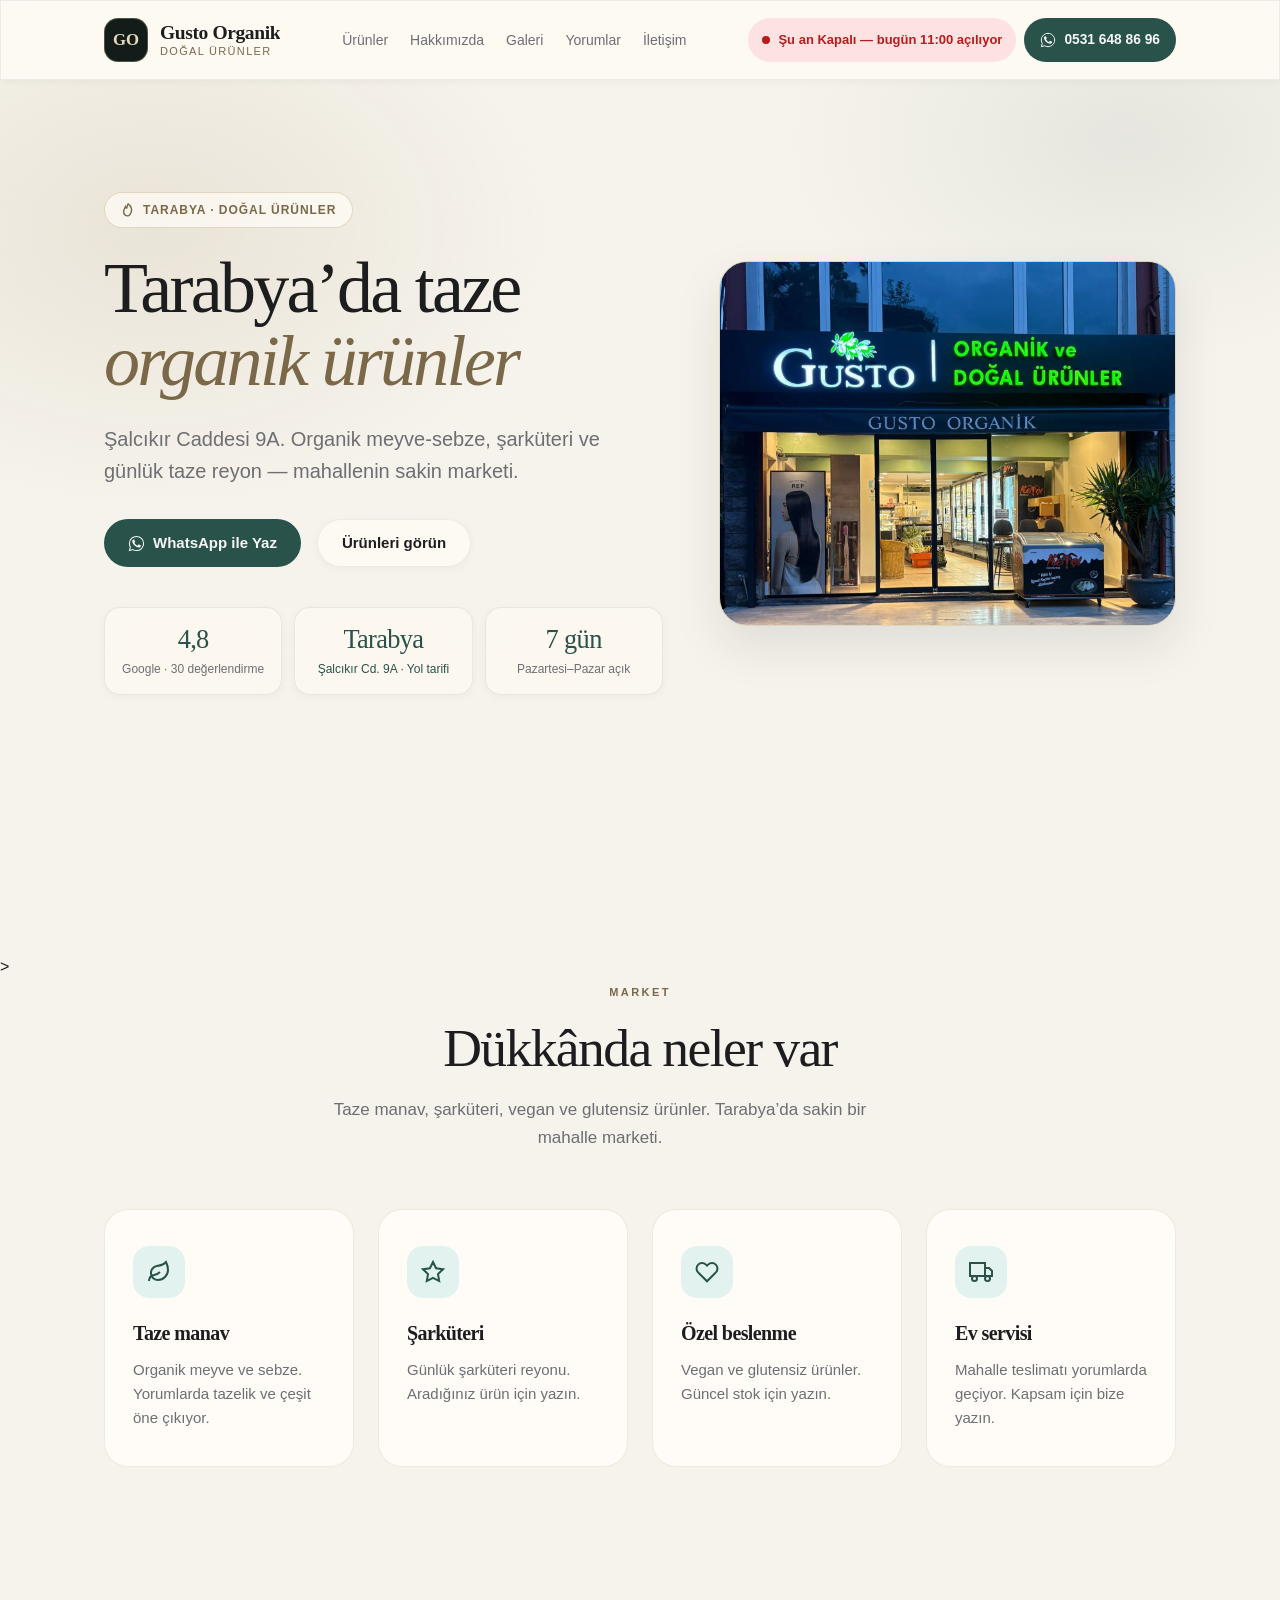
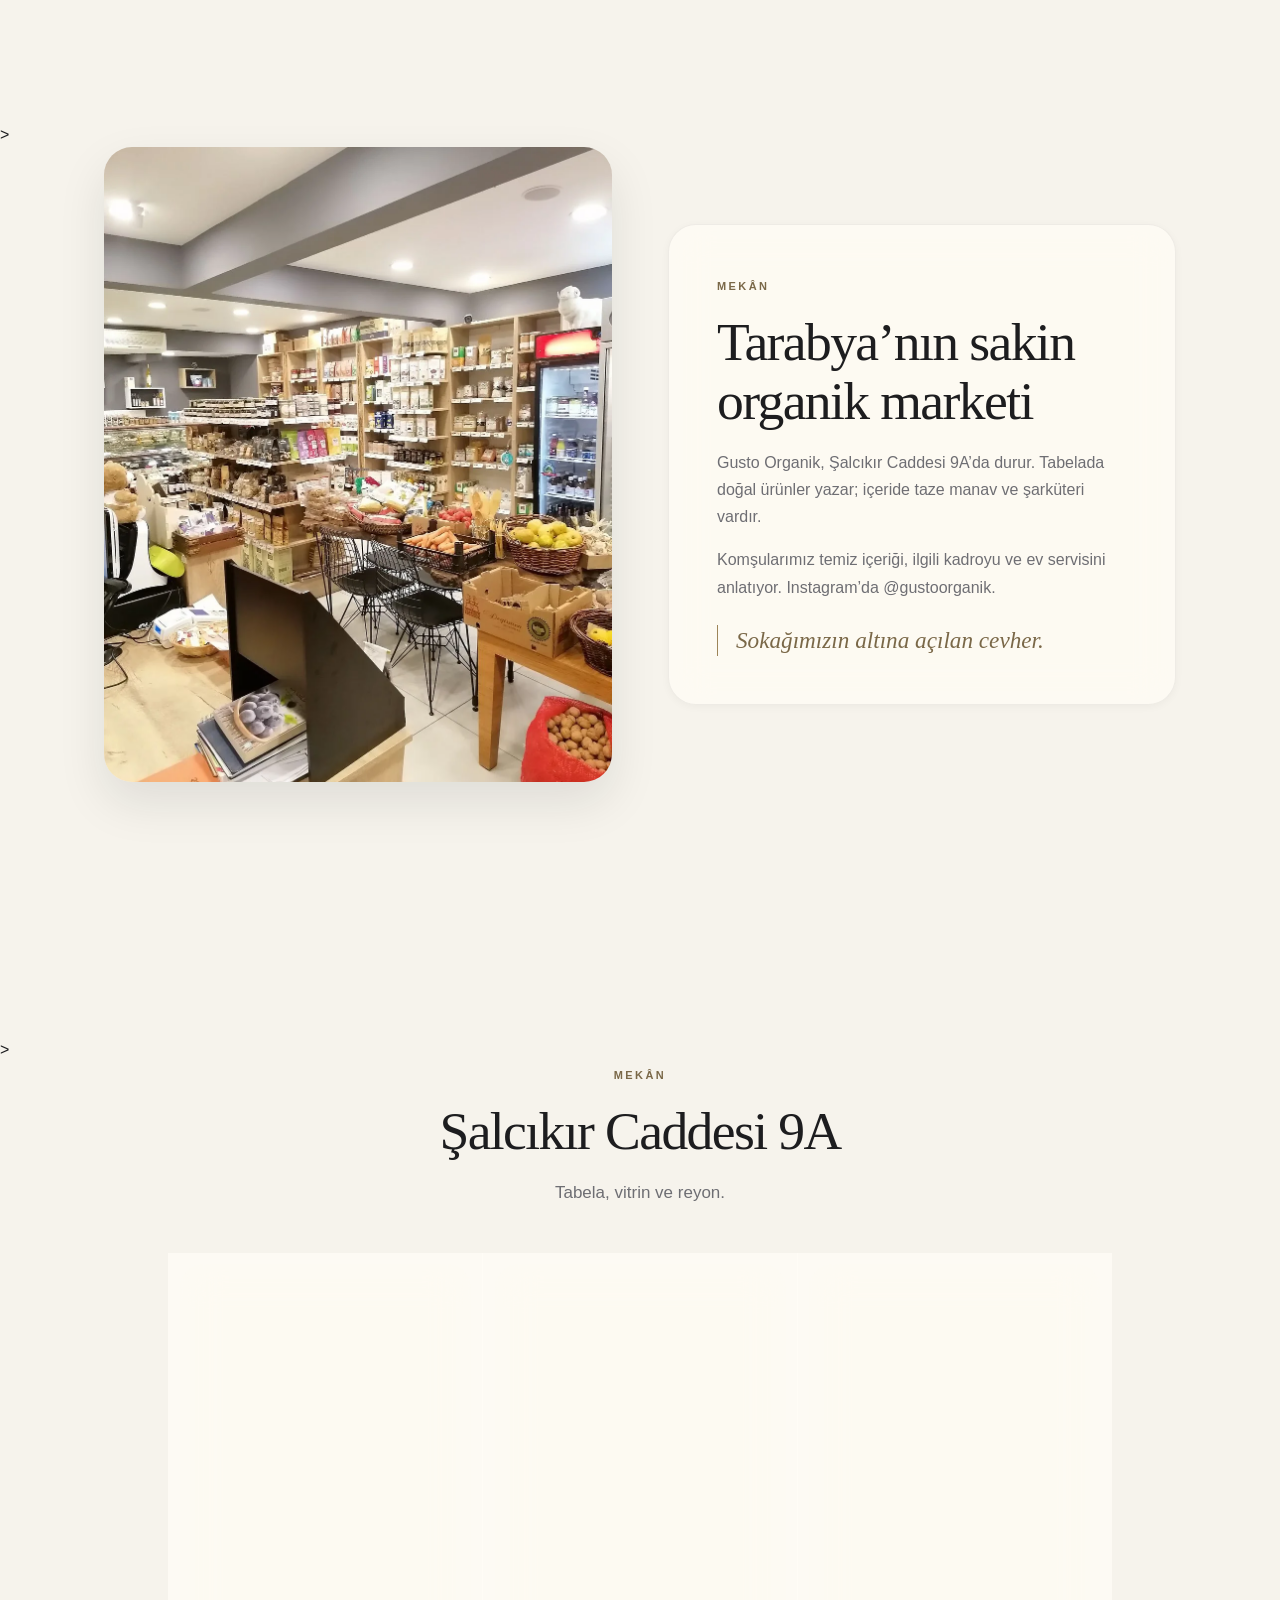
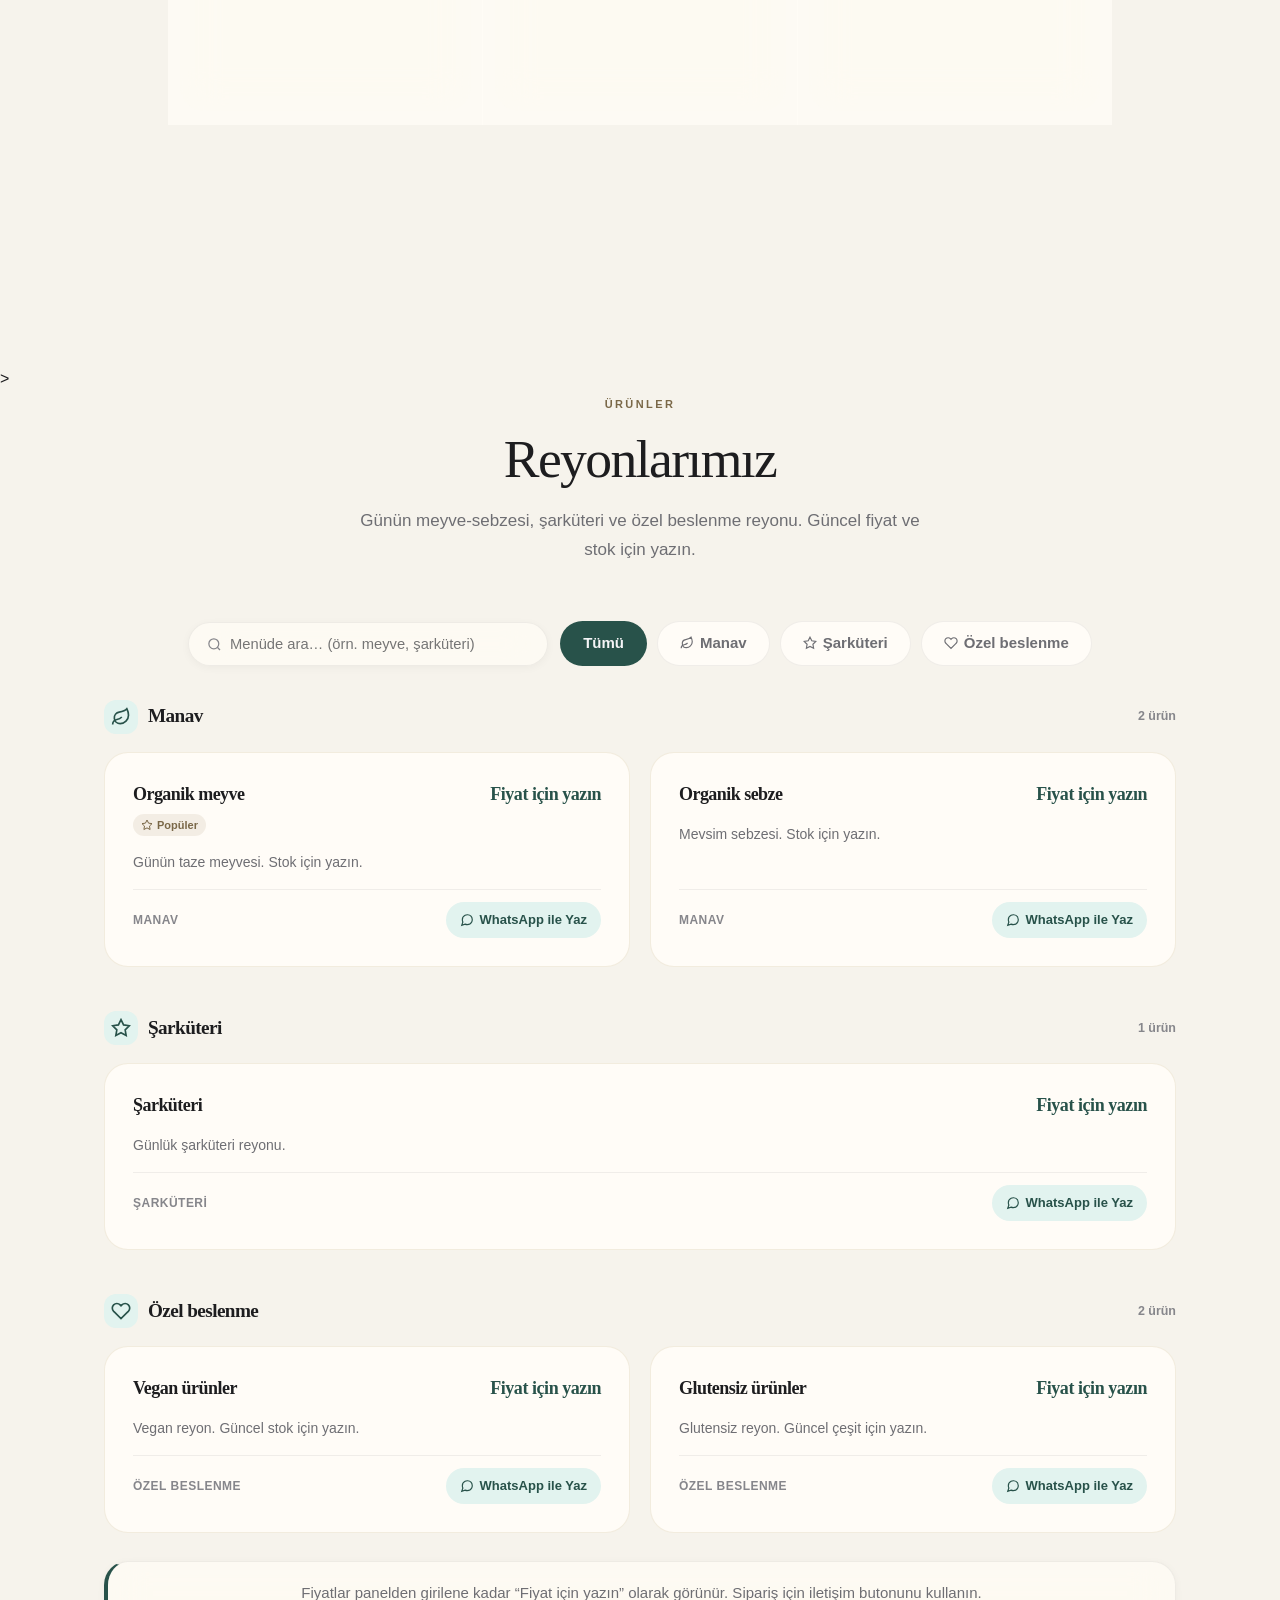
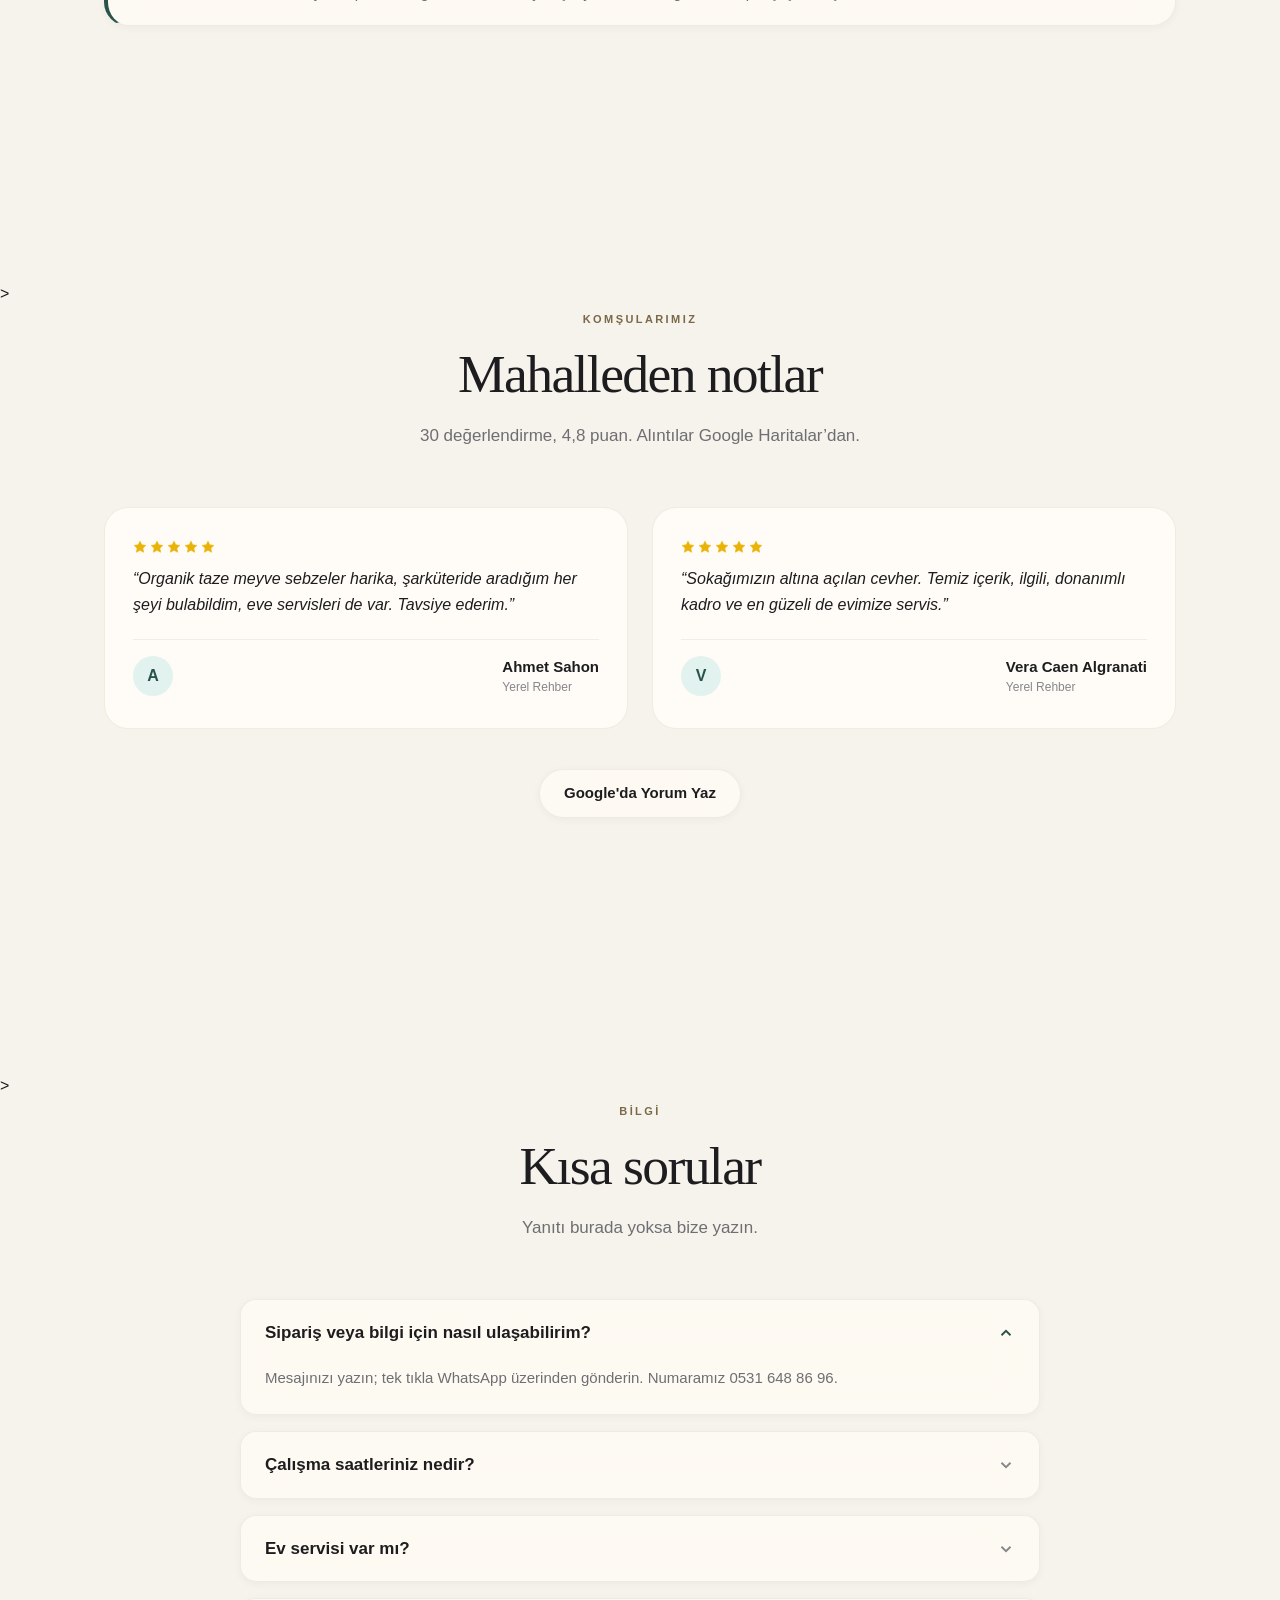
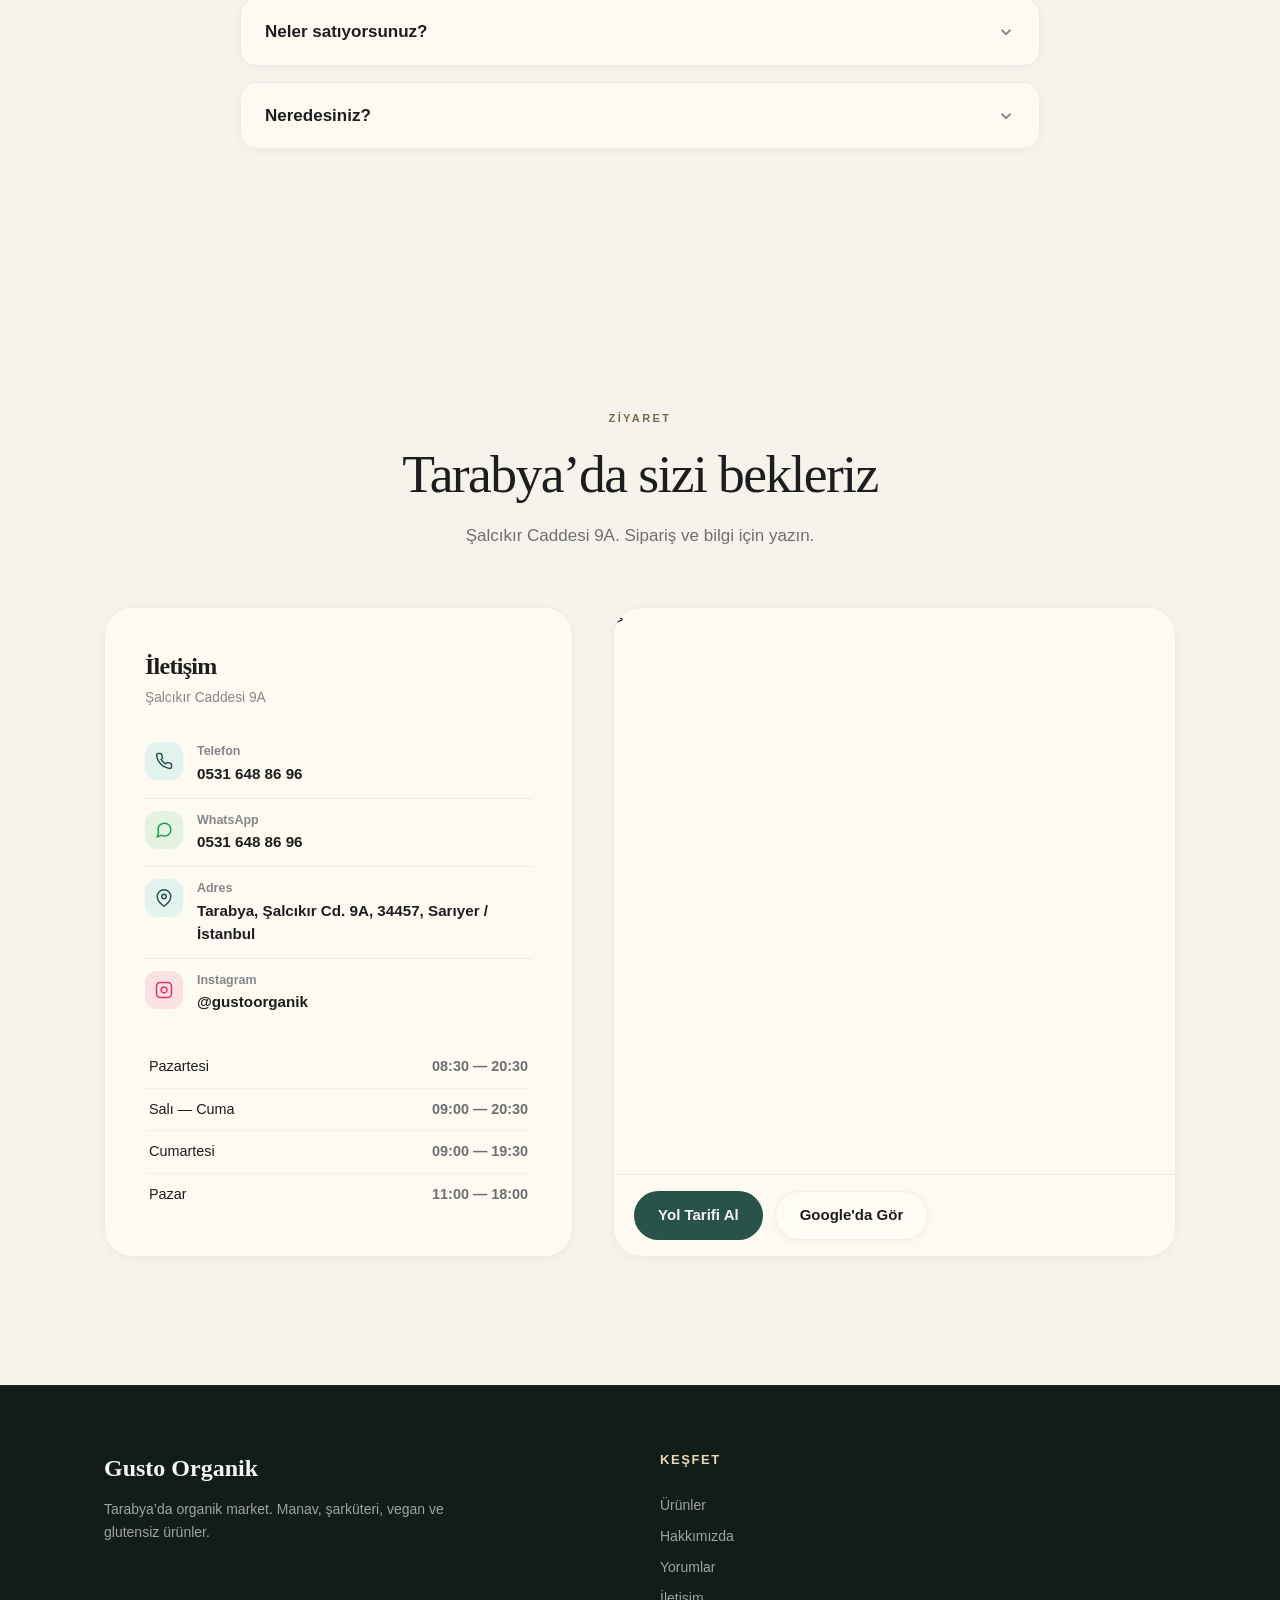
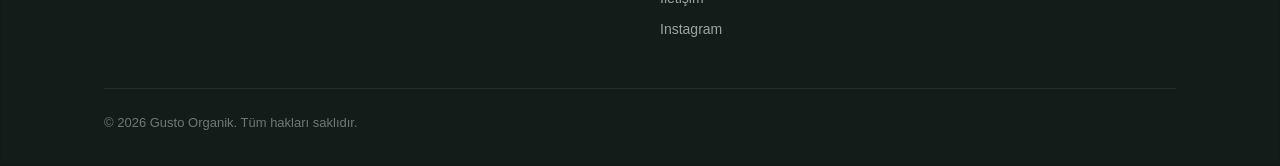
==== commit 3d3cf638: "Replace the 9A hero stat with a Tarabya address card that opens Maps directions. Co-authored-by: Cur" ====
--- a/index.html
+++ b/index.html
@@ -1,5 +1,5 @@
 <!DOCTYPE html>
-<html lang="tr" data-hb-version="2026-09-17T00:45:00.000Z">
+<html lang="tr" data-hb-version="2026-09-17T00:52:00.000Z">
 <head>
 <meta charset="UTF-8">
 <meta name="viewport" content="width=device-width, initial-scale=1.0, viewport-fit=cover">
@@ -317,13 +317,13 @@
     <span class="trust-stat-num font-display">4,8</span>
     <span class="trust-stat-label">Google · 30 değerlendirme</span>
   </div>
+  <a class="trust-stat-card surface-glass trust-stat-link" href="https://www.google.com/maps/dir/?api=1&amp;destination=41.1381258,29.0524474&amp;destination_place_id=0x14cab560139cc873:0x15ccd5902cc23270" target="_blank" rel="noopener noreferrer">
+    <span class="trust-stat-num font-display">Tarabya</span>
+    <span class="trust-stat-label">Şalcıkır Cd. 9A · Yol tarifi</span>
+  </a>
   <div class="trust-stat-card surface-glass">
-    <span class="trust-stat-num font-display">9A</span>
-    <span class="trust-stat-label">Şalcıkır Caddesi, Tarabya</span>
-  </div>
-  <div class="trust-stat-card surface-glass">
-    <span class="trust-stat-num font-display">Her gün</span>
-    <span class="trust-stat-label">Açık — saatler güne göre değişir</span>
+    <span class="trust-stat-num font-display">7 gün</span>
+    <span class="trust-stat-label">Pazartesi–Pazar açık</span>
   </div>
 <!--/BUILD:heroTrust-->
       </div>
--- a/css/style.css
+++ b/css/style.css
@@ -311,6 +311,13 @@
 .hero-trust-row, .hero-trust-grid { display: grid; grid-template-columns: repeat(auto-fit, minmax(130px, 1fr)); gap: 12px; }
 .trust-item, .trust-stat-card { padding: 16px; border-radius: var(--radius-md); text-align: center; border: 1px solid rgba(166, 138, 74, 0.16); }
 .trust-stat-card.surface-glass { background: rgba(255, 252, 247, 0.55); }
+a.trust-stat-link {
+  display: block; color: inherit; text-decoration: none;
+  transition: transform var(--transition-fast), opacity var(--transition-fast);
+}
+a.trust-stat-link:hover { transform: translateY(-3px); }
+a.trust-stat-link:active { transform: scale(0.98); }
+a.trust-stat-link .trust-stat-label { color: var(--accent); }
 .trust-num, .trust-stat-num {
   font-family: var(--font-display); font-size: 1.65rem; font-weight: 500;
   color: var(--accent); display: block; line-height: 1.2;
@@ -635,7 +642,7 @@
 
 @media (prefers-reduced-motion: reduce) {
   *, *::before, *::after { animation: none !important; transition: none !important; scroll-behavior: auto !important; }
-  .feature-card:hover, .menu-item-card:hover { transform: none; }
+  .feature-card:hover, .menu-item-card:hover, a.trust-stat-link:hover, a.trust-stat-link:active { transform: none; }
   .gallery-card:hover img { transform: none; }
 }
 
